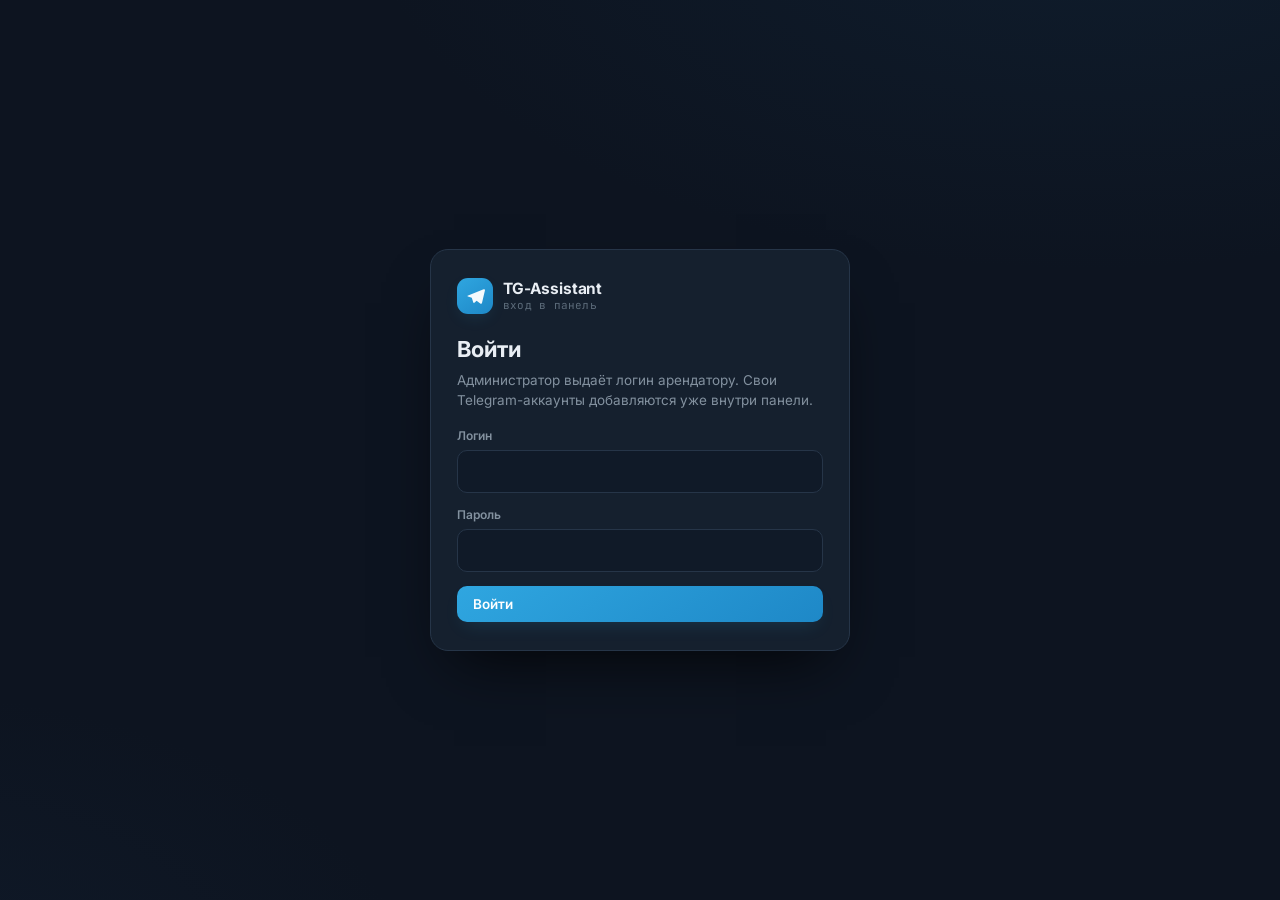
==== frontend/login.html @ fafdea4a "Initial commit of TG-Assistant. EOF" ====
<!DOCTYPE html>
<html lang="ru">
<head>
  <meta charset="UTF-8">
  <meta name="viewport" content="width=device-width, initial-scale=1.0">
  <title>Вход — TG-Assistant</title>
  <link rel="preconnect" href="https://fonts.googleapis.com">
  <link href="https://fonts.googleapis.com/css2?family=Inter:wght@400;500;600;700;800&family=JetBrains+Mono:wght@400;500;600&display=swap" rel="stylesheet">
  <link rel="stylesheet" href="css/styles.css">
</head>
<body class="login-page">
  <div class="login-card">
    <div class="brand" style="margin-bottom:22px">
      <div class="brand-mark">
        <svg viewBox="0 0 24 24" fill="none"><path d="M21.5 4.5L2.7 11.9c-1.2.5-1.2 1.2-.2 1.5l4.8 1.5 1.8 5.6c.2.6.4.9.9.9.5 0 .7-.2 1-.5l2.4-2.3 5 3.7c.9.5 1.6.2 1.8-.8L23.9 5.7c.3-1.3-.5-1.9-1.4-1.5z" fill="white" fill-opacity=".95"/></svg>
      </div>
      <div>
        <div class="brand-name">TG-Assistant</div>
        <div class="brand-sub">вход в панель</div>
      </div>
    </div>
    <h1>Войти</h1>
    <p class="login-lead">Администратор выдаёт логин арендатору. Свои Telegram-аккаунты добавляются уже внутри панели.</p>
    <div class="error-text" id="loginError"></div>
    <form id="loginForm">
      <div class="field">
        <label>Логин</label>
        <input class="text-input" id="loginInput" autocomplete="username" required>
      </div>
      <div class="field">
        <label>Пароль</label>
        <input class="text-input" id="passwordInput" type="password" autocomplete="current-password" required>
      </div>
      <button class="btn btn-primary" type="submit" id="loginBtn" style="width:100%">Войти</button>
    </form>
  </div>
  <script src="js/api.js"></script>
  <script>
    const API_BASE = (location.port === '5500' || location.port === '5501')
      ? 'http://localhost:8000'
      : location.origin;
    const api = new ApiClient(API_BASE);
    const err = document.getElementById('loginError');
    const btn = document.getElementById('loginBtn');
    api.me().then(() => { location.href = '/'; }).catch(() => {});
    document.getElementById('loginForm').addEventListener('submit', async (e) => {
      e.preventDefault();
      err.classList.remove('show');
      btn.disabled = true;
      try {
        await api.login(
          document.getElementById('loginInput').value.trim(),
          document.getElementById('passwordInput').value
        );
        location.href = '/';
      } catch (ex) {
        err.textContent = ex.message;
        err.classList.add('show');
      } finally {
        btn.disabled = false;
      }
    });
  </script>
</body>
</html>
---- frontend/css/styles.css ----
:root{
  --bg: #0D1420;
  --bg-soft: #101A28;
  --panel: #15202E;
  --panel-2: #1B283A;
  --line: #22314472;
  --line-solid: #263548;
  --text: #E9EEF4;
  --muted: #83919F;
  --muted-2: #5C6B7A;
  --blue: #2FA6E0;
  --blue-2: #1E88C7;
  --blue-glow: #2FA6E033;
  --green: #45B26B;
  --green-glow: #45B26B26;
  --amber: #D9A441;
  --amber-glow: #D9A44126;
  --red: #DB5C5C;
  --red-glow: #DB5C5C22;
  --radius: 14px;
  --font-ui: 'Inter', system-ui, sans-serif;
  --font-mono: 'JetBrains Mono', monospace;
}
*{box-sizing:border-box; margin:0; padding:0;}
body{
  background:
    radial-gradient(1200px 600px at 85% -10%, #14314a4a, transparent 60%),
    radial-gradient(900px 500px at -10% 110%, #16283f4a, transparent 60%),
    var(--bg);
  color:var(--text);
  font-family:var(--font-ui);
  min-height:100vh;
  display:flex;
  -webkit-font-smoothing:antialiased;
}
a{color:inherit}

/* ---------- Sidebar ---------- */
.sidebar{
  width:250px; flex-shrink:0; background:var(--bg-soft);
  border-right:1px solid var(--line); padding:24px 18px;
  display:flex; flex-direction:column; gap:28px;
  position:sticky; top:0; height:100vh;
}
.brand{display:flex; align-items:center; gap:10px;}
.brand-mark{
  width:36px; height:36px; border-radius:11px;
  background:linear-gradient(145deg, var(--blue), var(--blue-2));
  display:flex; align-items:center; justify-content:center;
  box-shadow:0 6px 18px -6px var(--blue-glow); flex-shrink:0;
}
.brand-mark svg{width:19px; height:19px;}
.brand-name{font-weight:700; font-size:15.5px; letter-spacing:-0.01em;}
.brand-sub{font-size:11px; color:var(--muted-2); font-family:var(--font-mono); letter-spacing:.02em;}

.nav{display:flex; flex-direction:column; gap:3px;}
.nav-item{
  display:flex; align-items:center; gap:10px; padding:9px 11px; border-radius:9px;
  font-size:13.5px; font-weight:500; color:var(--muted); cursor:pointer;
  transition:background .15s, color .15s;
}
.nav-item svg{width:16px; height:16px; opacity:.85; flex-shrink:0;}
.nav-item.active{background:var(--panel-2); color:var(--text);}
.nav-item:not(.active):hover{background:#18243452; color:var(--text);}
.nav-item.disabled{opacity:.4; cursor:not-allowed;}

.sidebar-footer{
  margin-top:auto; padding:12px 12px; border-radius:11px;
  background:#0F1926; border:1px solid var(--line);
  font-size:11.3px; color:var(--muted-2); line-height:1.5;
}
.sidebar-footer b{color:var(--muted); font-weight:600;}
.api-status{display:flex; align-items:center; gap:7px; font-size:11px; margin-top:8px; color:var(--muted-2);}
.api-status .dot{width:6px; height:6px; border-radius:50%; background:var(--muted-2);}
.api-status.ok .dot{background:var(--green);}
.api-status.down .dot{background:var(--red);}

/* ---------- Main ---------- */
.main{flex:1; min-width:0; padding:30px 38px 60px;}
.topbar{display:flex; align-items:flex-end; justify-content:space-between; gap:20px; margin-bottom:26px; flex-wrap:wrap;}
.title-block h1{font-size:23px; font-weight:800; letter-spacing:-0.02em;}
.title-block p{color:var(--muted); font-size:13.5px; margin-top:5px;}

.topbar-actions{display:flex; gap:10px; align-items:center;}
.settings-content{display:none;}
.settings-content.active{display:block;}
.search{display:flex; align-items:center; gap:8px; background:var(--panel); border:1px solid var(--line-solid); padding:9px 13px; border-radius:10px; width:230px;}
.search svg{width:14px; height:14px; color:var(--muted-2); flex-shrink:0;}
.search input{background:none; border:none; outline:none; color:var(--text); font-family:var(--font-ui); font-size:13px; width:100%;}
.search input::placeholder{color:var(--muted-2);}

.btn{display:inline-flex; align-items:center; gap:7px; font-family:var(--font-ui); font-weight:600; font-size:13.5px; padding:10px 16px; border-radius:10px; border:none; cursor:pointer; transition:transform .12s ease, box-shadow .12s ease, background .12s ease;}
.btn:active{transform:translateY(1px);}
.btn-primary{background:linear-gradient(145deg, var(--blue), var(--blue-2)); color:#fff; box-shadow:0 8px 20px -8px var(--blue-glow);}
.btn-primary:hover{box-shadow:0 10px 24px -6px #2FA6E055;}
.btn-ghost,.btn-secondary{background:var(--panel-2); color:var(--text); border:1px solid var(--line-solid);}
.btn-ghost:hover,.btn-secondary:hover{background:#212F42;}
.btn-danger-ghost,.btn-danger{background:transparent; color:var(--red); border:1px solid #DB5C5C3D;}
.btn-danger-ghost:hover{background:var(--red-glow);}
.btn-sm{padding:7px 11px; font-size:12.5px; border-radius:8px;}
.btn[disabled]{opacity:.5; cursor:not-allowed; pointer-events:none;}

/* ---------- Stats ---------- */
.stats{display:flex; gap:12px; margin-bottom:24px; flex-wrap:wrap;}
.stat{flex:1; min-width:150px; background:var(--panel); border:1px solid var(--line); border-radius:var(--radius); padding:15px 17px; display:flex; flex-direction:column; gap:6px;}
.stat-label{font-size:11.5px; color:var(--muted-2); text-transform:uppercase; letter-spacing:.06em; font-weight:600;}
.stat-value{font-size:24px; font-weight:800; font-family:var(--font-mono); letter-spacing:-0.02em;}
.stat-value.green{color:var(--green);}
.stat-value.amber{color:var(--amber);}

/* ---------- Account grid ---------- */
.grid{display:grid; grid-template-columns:repeat(auto-fill, minmax(300px, 1fr)); gap:14px;}
.card{background:var(--panel); border:1px solid var(--line); border-radius:var(--radius); padding:18px; display:flex; flex-direction:column; gap:14px; transition:border-color .15s, transform .15s;}
.card:hover{border-color:#2D4054;}
.card-top{display:flex; align-items:flex-start; gap:12px;}
.avatar{width:44px; height:44px; border-radius:12px; flex-shrink:0; display:flex; align-items:center; justify-content:center; font-weight:700; font-size:15px; color:#fff; font-family:var(--font-mono);}
.card-id{flex:1; min-width:0;}
.card-name{font-weight:650; font-size:14.5px; letter-spacing:-0.005em; white-space:nowrap; overflow:hidden; text-overflow:ellipsis;}
.card-phone{font-family:var(--font-mono); font-size:12px; color:var(--muted); margin-top:2px;}

.badge{display:inline-flex; align-items:center; gap:6px; padding:4px 9px 4px 7px; border-radius:100px; font-size:11px; font-weight:600; white-space:nowrap;}
.badge .dot{width:6px; height:6px; border-radius:50%;}
.badge.active{background:var(--green-glow); color:var(--green);}
.badge.active .dot{background:var(--green); box-shadow:0 0 0 3px var(--green-glow); animation:pulse 2s infinite;}
.badge.inactive{background:var(--red-glow); color:var(--red);}
.badge.inactive .dot{background:var(--red);}
.badge.checking{background:var(--amber-glow); color:var(--amber);}
.badge.checking .dot{background:var(--amber); animation:pulse 1s infinite;}
@keyframes pulse{0%{opacity:1} 50%{opacity:.35} 100%{opacity:1}}

.card-meta{display:flex; justify-content:space-between; align-items:center; font-size:11.5px; color:var(--muted-2); border-top:1px dashed var(--line); padding-top:12px;}
.card-meta span b{color:var(--muted); font-weight:600;}
.account-stats{display:flex; flex-direction:column; gap:7px; border-top:1px dashed var(--line); padding-top:12px;}
.account-stat{display:flex; justify-content:space-between; align-items:flex-start; gap:12px; font-size:12px; color:var(--muted-2); line-height:1.35;}
.account-stat b{color:var(--text); font-weight:650; font-family:var(--font-mono); text-align:right;}
.account-stat b.on{color:var(--green);}
.account-stat b.off{color:var(--muted);}
.account-stat.typing b{font-family:var(--font-ui); font-weight:500; white-space:pre-wrap; word-break:break-word; max-height:4.6em; overflow:hidden;}
.folder-box{border-top:1px dashed var(--line); padding-top:12px; display:flex; flex-direction:column; gap:8px;}
.folder-head{display:flex; justify-content:space-between; align-items:center; gap:10px; font-size:12.5px; font-weight:650;}
.folder-head b{font-family:var(--font-mono); color:var(--blue);}
.folder-hint{font-size:12px; color:var(--muted); line-height:1.45;}
.folder-empty{font-size:12px; color:var(--amber);}
.folder-chats{list-style:none; display:flex; flex-direction:column; gap:4px; margin:0; padding:0;}
.folder-chats li{font-size:12.5px; color:var(--text); padding:6px 8px; background:var(--panel-2); border-radius:8px;}
.card-actions{display:flex; gap:8px; flex-wrap:wrap;}
.card-actions .btn{flex:1; justify-content:center; min-width:90px;}

.btn-ai{background:#2FA6E022; color:#7dd3f0; border:1px solid #2FA6E055;}
.btn-ai:hover{background:#2FA6E033;}
.agent-log{font-size:12.5px; color:#7dd3f0; font-weight:600;}
.agent-log.error{color:var(--red);}
.badge.agent{background:#2FA6E022; color:#7dd3f0;}
.badge.agent .dot{background:#2FA6E0; box-shadow:0 0 0 3px #2FA6E022; animation:pulse 2s infinite;}

.empty{display:flex; flex-direction:column; align-items:center; text-align:center; gap:10px; padding:48px 16px; color:var(--muted);}
.empty svg{width:38px; height:38px; color:var(--muted-2);}
.empty h3{font-size:15.5px; font-weight:650;}
.empty p{font-size:13px; color:var(--muted); max-width:320px;}

/* ---------- Modal ---------- */
.overlay{position:fixed; inset:0; background:#050a10cc; backdrop-filter:blur(3px); display:none; align-items:center; justify-content:center; z-index:50; padding:20px;}
.overlay.open{display:flex;}
.modal{width:100%; max-width:420px; background:var(--panel); border:1px solid var(--line-solid); border-radius:18px; padding:26px 26px 24px; box-shadow:0 30px 60px -20px #000c; animation:rise .18s ease;}
@keyframes rise{from{opacity:0; transform:translateY(10px) scale(.98)} to{opacity:1; transform:none}}

.modal-head{display:flex; align-items:center; justify-content:space-between; margin-bottom:4px;}
.modal-steps{display:flex; gap:5px; margin-bottom:18px;}
.step-dot{height:3px; flex:1; border-radius:3px; background:var(--line-solid);}
.step-dot.done{background:var(--blue);}

.modal h2{font-size:17px; font-weight:750; letter-spacing:-0.01em;}
.modal .close-x{cursor:pointer; color:var(--muted-2); background:none; border:none; width:26px; height:26px; border-radius:7px; display:flex; align-items:center; justify-content:center;}
.modal .close-x:hover{background:var(--panel-2); color:var(--text);}
.modal-sub{font-size:13px; color:var(--muted); margin-top:6px; margin-bottom:20px; line-height:1.5;}
.modal-sub b{color:var(--text); font-family:var(--font-mono); font-weight:500;}

.field{margin-bottom:14px;}
.field label{display:block; font-size:12px; font-weight:600; color:var(--muted); margin-bottom:7px;}
.phone-row{display:flex; gap:8px;}
.phone-row .cc-input{flex:0 0 70px; width:70px; text-align:center; font-family:var(--font-mono);}
.phone-row #phoneInput{flex:1 1 auto; min-width:0;}
input.text-input{width:100%; background:var(--bg-soft); border:1px solid var(--line-solid); color:var(--text); padding:11px 12px; border-radius:10px; font-family:var(--font-mono); font-size:14.5px; outline:none; transition:border-color .15s, box-shadow .15s;}
input.text-input:focus{border-color:var(--blue); box-shadow:0 0 0 3px var(--blue-glow);}
input.text-input::placeholder{color:var(--muted-2); font-family:var(--font-ui);}

.code-row{display:flex; gap:8px; justify-content:space-between;}
.code-box{width:44px; height:52px; text-align:center; font-size:19px; background:var(--bg-soft); border:1px solid var(--line-solid); color:var(--text); border-radius:10px; font-family:var(--font-mono); font-weight:600; outline:none; transition:border-color .15s, box-shadow .15s;}
.code-box:focus{border-color:var(--blue); box-shadow:0 0 0 3px var(--blue-glow);}

.hint{font-size:11.5px; color:var(--muted-2); margin-top:9px; line-height:1.5;}
.hint a{color:var(--blue); cursor:pointer; text-decoration:none;}
.hint a:hover{text-decoration:underline;}

.modal-footer{display:flex; gap:10px; margin-top:20px;}
.modal-footer .btn{flex:1; justify-content:center;}

.error-text{display:none; font-size:12px; color:var(--red); background:var(--red-glow); border:1px solid #DB5C5C33; padding:9px 11px; border-radius:9px; margin-bottom:14px; line-height:1.4;}
.error-text.show{display:block;}

.success-wrap{display:flex; flex-direction:column; align-items:center; text-align:center; padding:10px 0 4px;}
.success-icon{width:56px; height:56px; border-radius:16px; margin-bottom:16px; background:var(--green-glow); display:flex; align-items:center; justify-content:center;}
.success-icon svg{width:26px; height:26px; color:var(--green);}
.success-wrap h2{margin-bottom:6px;}
.success-wrap p{font-size:13px; color:var(--muted); max-width:290px; line-height:1.5; margin-bottom:6px;}
.session-chip{margin-top:8px; font-family:var(--font-mono); font-size:11.5px; color:var(--muted); background:var(--bg-soft); border:1px solid var(--line-solid); padding:7px 11px; border-radius:8px; word-break:break-all;}

.spinner{width:15px; height:15px; border-radius:50%; border:2px solid #ffffff55; border-top-color:#fff; animation:spin .7s linear infinite;}
@keyframes spin{to{transform:rotate(360deg)}}
.loading-row{display:flex; align-items:center; justify-content:center; gap:10px; padding:22px 0 10px; color:var(--muted); font-size:13px;}

.toast-wrap{position:fixed; bottom:22px; right:22px; display:flex; flex-direction:column; gap:8px; z-index:80;}
.toast{background:var(--panel-2); border:1px solid var(--line-solid); padding:11px 15px; border-radius:10px; font-size:13px; display:flex; align-items:center; gap:9px; box-shadow:0 12px 24px -10px #000a; animation:toastIn .2s ease;}
@keyframes toastIn{from{opacity:0; transform:translateY(6px)} to{opacity:1; transform:none}}
.toast .tdot{width:7px; height:7px; border-radius:50%; flex-shrink:0;}
.toast.ok .tdot{background:var(--green);}
.toast.err .tdot{background:var(--red);}

select.text-input, textarea.text-input{width:100%; background:var(--bg-soft); border:1px solid var(--line-solid); color:var(--text); padding:11px 12px; border-radius:10px; font-size:14px; outline:none; font-family:var(--font-ui);}
select.text-input:focus, textarea.text-input:focus{border-color:var(--blue); box-shadow:0 0 0 3px var(--blue-glow);}

.radio-row{display:flex; gap:16px; flex-wrap:wrap; font-size:13.5px; color:var(--text);}
.radio-row label{display:flex; align-items:center; gap:6px; cursor:pointer;}
.console-cmd{background:#0b1220; border:1px solid var(--line-solid); border-radius:10px; padding:12px 14px; font-family:var(--font-mono); font-size:12px; color:#9ecbff; overflow:auto; margin:10px 0 12px; white-space:pre-wrap;}
.console-modal{max-width:860px; width:100%;}
.console-log{height:min(62vh, 520px); overflow:auto; background:#070d16; border:1px solid var(--line-solid); border-radius:10px; padding:10px 12px; font-family:var(--font-mono); font-size:12px; line-height:1.45;}
.console-line{display:grid; grid-template-columns:78px 58px minmax(80px,140px) 1fr; gap:8px; padding:2px 0; border-bottom:1px solid #ffffff08;}
.console-line .c-ts{color:#6b7c90;}
.console-line .c-lvl{text-transform:uppercase; font-size:10px; padding-top:2px;}
.console-line.info .c-lvl{color:#7dd3f0;}
.console-line.warning .c-lvl,.console-line.warn .c-lvl{color:#e6b84d;}
.console-line.error .c-lvl{color:#f07178;}
.console-line .c-lg{color:#8b9bb0; overflow:hidden; text-overflow:ellipsis; white-space:nowrap;}
.console-line .c-msg{color:#d6e2ef; white-space:pre-wrap; word-break:break-word;}

/* ---------- Settings (minimal) ---------- */
#tabSettings .title-block p{max-width:520px;}
.settings-tabs{
  display:flex; gap:4px; margin-bottom:22px; padding:4px;
  background:var(--panel); border:1px solid var(--line); border-radius:12px; width:fit-content; max-width:100%; flex-wrap:wrap;
}
.settings-tab{
  border:none; background:transparent; color:var(--muted); cursor:pointer;
  font:500 13px var(--font-ui); padding:8px 14px; border-radius:9px;
}
.settings-tab:hover{color:var(--text);}
.settings-tab.active{background:var(--panel-2); color:var(--text);}
.settings-panel{display:none;}
.settings-panel.active{display:block;}
.settings-card{
  background:var(--panel); border:1px solid var(--line); border-radius:var(--radius);
  padding:20px 22px; margin-bottom:14px;
}
.settings-card h3{font-size:14.5px; font-weight:650; margin-bottom:6px; letter-spacing:-0.01em;}
.settings-card .desc{font-size:13px; color:var(--muted); line-height:1.55; margin-bottom:14px;}
.settings-grid{display:grid; grid-template-columns:1fr 1fr; gap:12px; margin-bottom:14px;}
.settings-grid .wide,.wide{grid-column:1 / -1;}
.upload-zone, .upload-area{
  border:1px dashed var(--line-solid); border-radius:12px; padding:28px 18px; text-align:center;
  cursor:pointer; background:#101a26; color:var(--muted);
}
.upload-zone:hover, .upload-zone.dragover, .upload-area:hover, .upload-area.dragover{border-color:var(--blue); color:var(--text); background:#122030;}
.upload-zone b, .upload-area b{display:block; color:var(--text); font-weight:600; margin-bottom:4px;}
.upload-zone span, .upload-area .upload-sub{display:block; font-size:12.5px; color:var(--muted);}
.upload-zone input, .upload-area input{display:none;}
.upload-bar, .upload-progress{height:4px; background:#1a2836; border-radius:4px; margin-top:12px; overflow:hidden; display:none;}
.upload-bar span, .progress-fill{display:block; height:100%; width:0; background:var(--blue);}
.upload-status{margin-top:10px; font-size:12.5px; color:var(--muted);}
.upload-status.success{color:var(--green);}
.upload-status.error{color:var(--red);}
.upload-status.loading{color:var(--blue);}
.model-list{display:flex; flex-direction:column; gap:8px;}
.model-item{
  display:flex; align-items:center; justify-content:space-between; gap:12px; flex-wrap:wrap;
  padding:12px 14px; border-radius:10px; background:#101a26; border:1px solid var(--line);
}
.model-info{display:flex; flex-direction:column; gap:3px; min-width:0;}
.model-name{font-size:13.5px; font-weight:600;}
.model-size{font-size:12px; color:var(--muted);}
.model-actions{display:flex; gap:8px;}
.status-pill{font-size:11px; font-weight:600; padding:3px 9px; border-radius:999px; background:#2FA6E022; color:#8ed6f0;}
.row-actions{display:flex; gap:10px; align-items:center; flex-wrap:wrap;}
.row-actions select.text-input{flex:1; min-width:180px;}
.muted{font-size:13px; color:var(--muted);}
.steps{display:grid; gap:10px; margin:0 0 16px;}
.step{
  display:grid; grid-template-columns:28px 1fr; gap:12px; align-items:start;
  font-size:13.5px; color:var(--text); line-height:1.5;
}
.step i{
  width:28px; height:28px; border-radius:8px; background:var(--panel-2); color:var(--muted);
  display:flex; align-items:center; justify-content:center; font-style:normal; font-size:12px; font-weight:700;
}
.step span{color:var(--muted); font-size:12.5px;}
.kv{display:flex; justify-content:space-between; gap:16px; padding:11px 0; border-bottom:1px solid var(--line); font-size:13.5px;}
.kv:last-child{border-bottom:none;}
.kv b{font-weight:500; color:var(--muted);}
.hint-line{font-size:12.5px; color:var(--muted-2); margin-top:8px;}
.empty-hint{font-size:13px; color:var(--muted); padding:8px 0;}
.btn-ghost-sm{background:transparent; color:var(--muted); border:1px solid var(--line-solid); padding:6px 11px; border-radius:8px; font-size:12.5px; font-weight:600; cursor:pointer; font-family:var(--font-ui);}
.btn-ghost-sm:hover{color:var(--text); border-color:#3a5168;}
.btn-danger-sm{background:transparent; color:var(--red); border:1px solid #DB5C5C3D; padding:6px 11px; border-radius:8px; font-size:12.5px; font-weight:600; cursor:pointer; font-family:var(--font-ui);}

body:not(.role-admin) .admin-only{display:none !important;}
.user-chip{display:flex; align-items:center; justify-content:space-between; gap:8px; margin-bottom:10px; color:var(--text); font-size:12.5px;}
.quota-banner{
  background:var(--panel); border:1px solid var(--line); border-radius:12px;
  padding:12px 14px; margin-bottom:16px; font-size:13px; color:var(--muted); line-height:1.45;
}
.quota-banner b{color:var(--text); font-weight:600;}
.tenants-layout{display:grid; grid-template-columns:minmax(280px,1fr) minmax(280px,1fr); gap:16px;}
.tenant-list{display:flex; flex-direction:column; gap:10px;}
.tenant-card{background:var(--bg-soft); border:1px solid var(--line); border-radius:12px; padding:14px;}
.tenant-head{display:flex; justify-content:space-between; gap:10px; align-items:flex-start;}
.tenant-meta{font-size:12px; color:var(--muted); margin:8px 0 10px;}
.badge{font-size:11px; font-weight:600; padding:3px 8px; border-radius:999px; background:#2FA6E022; color:#8ed6f0;}
.badge.suspended{background:var(--amber-glow); color:var(--amber);}
.badge.revoked{background:var(--red-glow); color:var(--red);}
.card-actions{display:flex; gap:8px; flex-wrap:wrap; margin-top:8px;}
.login-page{display:flex; align-items:center; justify-content:center; min-height:100vh; padding:24px;}
.login-card{
  width:100%; max-width:420px; background:var(--panel); border:1px solid var(--line-solid);
  border-radius:18px; padding:28px 26px; box-shadow:0 30px 60px -24px #000c;
}
.login-card h1{font-size:22px; margin-bottom:8px;}
.login-lead{color:var(--muted); font-size:13.5px; line-height:1.5; margin-bottom:18px;}
.error-text.show{display:block;}
.login-card .error-text{display:none; margin-bottom:12px; color:var(--red); font-size:13px;}

@media (max-width:760px){
  .sidebar{display:none;}
  .main{padding:22px 16px 50px;}
  .settings-grid{grid-template-columns:1fr;}
  .tenants-layout{grid-template-columns:1fr;}
}
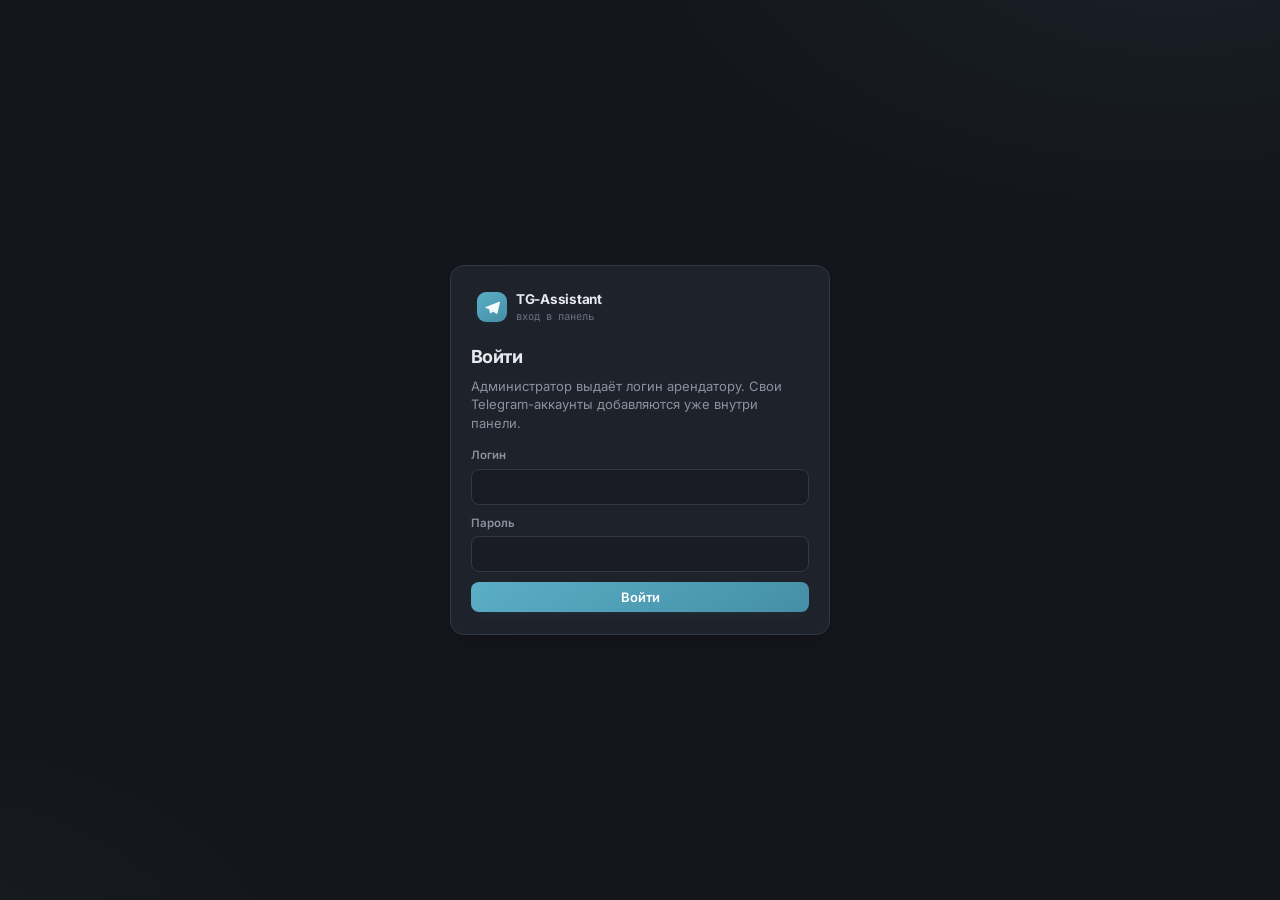
==== commit de84bea2: "Add conversation rules pack and keep local models out of git. Track data/rules for agent style, keep" ====
--- a/frontend/login.html
+++ b/frontend/login.html
@@ -10,7 +10,7 @@
 </head>
 <body class="login-page">
   <div class="login-card">
-    <div class="brand" style="margin-bottom:22px">
+    <div class="brand" style="margin-bottom:16px">
       <div class="brand-mark">
         <svg viewBox="0 0 24 24" fill="none"><path d="M21.5 4.5L2.7 11.9c-1.2.5-1.2 1.2-.2 1.5l4.8 1.5 1.8 5.6c.2.6.4.9.9.9.5 0 .7-.2 1-.5l2.4-2.3 5 3.7c.9.5 1.6.2 1.8-.8L23.9 5.7c.3-1.3-.5-1.9-1.4-1.5z" fill="white" fill-opacity=".95"/></svg>
       </div>
--- a/frontend/css/styles.css
+++ b/frontend/css/styles.css
@@ -1,335 +1,464 @@
 :root{
-  --bg: #0D1420;
-  --bg-soft: #101A28;
-  --panel: #15202E;
-  --panel-2: #1B283A;
-  --line: #22314472;
-  --line-solid: #263548;
-  --text: #E9EEF4;
-  --muted: #83919F;
-  --muted-2: #5C6B7A;
-  --blue: #2FA6E0;
-  --blue-2: #1E88C7;
-  --blue-glow: #2FA6E033;
-  --green: #45B26B;
-  --green-glow: #45B26B26;
-  --amber: #D9A441;
-  --amber-glow: #D9A44126;
-  --red: #DB5C5C;
-  --red-glow: #DB5C5C22;
-  --radius: 14px;
-  --font-ui: 'Inter', system-ui, sans-serif;
-  --font-mono: 'JetBrains Mono', monospace;
-}
-*{box-sizing:border-box; margin:0; padding:0;}
+  --bg: #14161c;
+  --bg-soft: #191c24;
+  --panel: #1e222b;
+  --panel-2: #262b36;
+  --line: #2e34408c;
+  --line-solid: #323846;
+  --text: #e7e9ee;
+  --muted: #8b929f;
+  --muted-2: #6a7180;
+  --blue: #5aaec6;
+  --blue-2: #458fa6;
+  --blue-glow: #5aaec628;
+  --green: #5aad78;
+  --green-glow: #5aad7828;
+  --amber: #c9a45a;
+  --amber-glow: #c9a45a28;
+  --red: #d07070;
+  --red-glow: #d0707024;
+  --radius: 10px;
+  --radius-sm: 8px;
+  --shadow: 0 10px 28px -16px #0008;
+  --font-ui: "Inter", system-ui, sans-serif;
+  --font-mono: "JetBrains Mono", ui-monospace, monospace;
+}
+*{box-sizing:border-box;margin:0;padding:0;}
+html{color-scheme:dark;}
+html,body{height:100%;}
 body{
   background:
-    radial-gradient(1200px 600px at 85% -10%, #14314a4a, transparent 60%),
-    radial-gradient(900px 500px at -10% 110%, #16283f4a, transparent 60%),
+    radial-gradient(900px 480px at 92% -8%, #2a4a5533, transparent 58%),
+    radial-gradient(700px 420px at -8% 108%, #2a3d3330, transparent 55%),
     var(--bg);
   color:var(--text);
   font-family:var(--font-ui);
-  min-height:100vh;
+  font-size:13.5px;
+  line-height:1.45;
   display:flex;
   -webkit-font-smoothing:antialiased;
 }
-a{color:inherit}
+::selection{background:#5aaec640;color:var(--text);}
+a{color:inherit;}
+:focus-visible{outline:2px solid var(--blue);outline-offset:2px;}
+::-webkit-scrollbar{width:8px;height:8px;}
+::-webkit-scrollbar-thumb{background:#3a4150;border-radius:8px;}
+::-webkit-scrollbar-track{background:transparent;}
 
 /* ---------- Sidebar ---------- */
 .sidebar{
-  width:250px; flex-shrink:0; background:var(--bg-soft);
-  border-right:1px solid var(--line); padding:24px 18px;
-  display:flex; flex-direction:column; gap:28px;
-  position:sticky; top:0; height:100vh;
-}
-.brand{display:flex; align-items:center; gap:10px;}
+  width:216px;flex-shrink:0;background:var(--bg-soft);
+  border-right:1px solid var(--line);padding:14px 10px 12px;
+  display:flex;flex-direction:column;gap:16px;
+  position:sticky;top:0;height:100vh;
+}
+.brand{display:flex;align-items:center;gap:9px;padding:2px 6px 4px;}
 .brand-mark{
-  width:36px; height:36px; border-radius:11px;
+  width:30px;height:30px;border-radius:9px;
   background:linear-gradient(145deg, var(--blue), var(--blue-2));
-  display:flex; align-items:center; justify-content:center;
-  box-shadow:0 6px 18px -6px var(--blue-glow); flex-shrink:0;
-}
-.brand-mark svg{width:19px; height:19px;}
-.brand-name{font-weight:700; font-size:15.5px; letter-spacing:-0.01em;}
-.brand-sub{font-size:11px; color:var(--muted-2); font-family:var(--font-mono); letter-spacing:.02em;}
-
-.nav{display:flex; flex-direction:column; gap:3px;}
+  display:flex;align-items:center;justify-content:center;
+  box-shadow:0 4px 12px -6px var(--blue-glow);flex-shrink:0;
+}
+.brand-mark svg{width:16px;height:16px;}
+.brand-name{font-weight:700;font-size:13.5px;letter-spacing:-.02em;}
+.brand-sub{font-size:10.5px;color:var(--muted-2);font-family:var(--font-mono);}
+
+.nav{display:flex;flex-direction:column;gap:2px;flex:1;}
 .nav-item{
-  display:flex; align-items:center; gap:10px; padding:9px 11px; border-radius:9px;
-  font-size:13.5px; font-weight:500; color:var(--muted); cursor:pointer;
-  transition:background .15s, color .15s;
-}
-.nav-item svg{width:16px; height:16px; opacity:.85; flex-shrink:0;}
-.nav-item.active{background:var(--panel-2); color:var(--text);}
-.nav-item:not(.active):hover{background:#18243452; color:var(--text);}
-.nav-item.disabled{opacity:.4; cursor:not-allowed;}
+  display:flex;align-items:center;gap:8px;padding:7px 9px;border-radius:8px;
+  font-size:13px;font-weight:500;color:var(--muted);cursor:pointer;
+  transition:background .12s, color .12s;
+}
+.nav-item svg{width:15px;height:15px;opacity:.8;flex-shrink:0;}
+.nav-item.active{background:var(--panel-2);color:var(--text);}
+.nav-item:not(.active):hover{background:#232833;color:var(--text);}
+.nav-item.disabled{opacity:.4;cursor:not-allowed;}
 
 .sidebar-footer{
-  margin-top:auto; padding:12px 12px; border-radius:11px;
-  background:#0F1926; border:1px solid var(--line);
-  font-size:11.3px; color:var(--muted-2); line-height:1.5;
-}
-.sidebar-footer b{color:var(--muted); font-weight:600;}
-.api-status{display:flex; align-items:center; gap:7px; font-size:11px; margin-top:8px; color:var(--muted-2);}
-.api-status .dot{width:6px; height:6px; border-radius:50%; background:var(--muted-2);}
+  padding:10px;border-radius:10px;
+  background:var(--panel);border:1px solid var(--line);
+  font-size:11px;color:var(--muted-2);line-height:1.4;
+}
+.sidebar-note{margin:0 0 6px;font-size:11px;color:var(--muted-2);line-height:1.35;}
+.api-status{display:flex;align-items:center;gap:6px;font-size:11px;margin-top:7px;color:var(--muted-2);}
+.api-status .dot{width:6px;height:6px;border-radius:50%;background:var(--muted-2);}
 .api-status.ok .dot{background:var(--green);}
 .api-status.down .dot{background:var(--red);}
+.user-chip{
+  display:flex;align-items:center;justify-content:space-between;gap:8px;
+  margin-bottom:8px;color:var(--text);font-size:12px;font-weight:550;
+}
 
 /* ---------- Main ---------- */
-.main{flex:1; min-width:0; padding:30px 38px 60px;}
-.topbar{display:flex; align-items:flex-end; justify-content:space-between; gap:20px; margin-bottom:26px; flex-wrap:wrap;}
-.title-block h1{font-size:23px; font-weight:800; letter-spacing:-0.02em;}
-.title-block p{color:var(--muted); font-size:13.5px; margin-top:5px;}
-
-.topbar-actions{display:flex; gap:10px; align-items:center;}
+.main{flex:1;min-width:0;padding:16px 22px 36px;overflow:auto;}
+.topbar{
+  display:flex;align-items:center;justify-content:space-between;
+  gap:14px;margin-bottom:14px;flex-wrap:wrap;
+}
+.title-block h1{font-size:18px;font-weight:750;letter-spacing:-.03em;line-height:1.2;}
+.title-block p{color:var(--muted);font-size:12.5px;margin-top:3px;}
+.topbar-actions{display:flex;gap:8px;align-items:center;}
 .settings-content{display:none;}
 .settings-content.active{display:block;}
-.search{display:flex; align-items:center; gap:8px; background:var(--panel); border:1px solid var(--line-solid); padding:9px 13px; border-radius:10px; width:230px;}
-.search svg{width:14px; height:14px; color:var(--muted-2); flex-shrink:0;}
-.search input{background:none; border:none; outline:none; color:var(--text); font-family:var(--font-ui); font-size:13px; width:100%;}
+.search{
+  display:flex;align-items:center;gap:7px;background:var(--panel);
+  border:1px solid var(--line-solid);padding:7px 10px;border-radius:8px;width:220px;
+}
+.search svg{width:13px;height:13px;color:var(--muted-2);flex-shrink:0;}
+.search input{
+  background:none;border:none;outline:none;color:var(--text);
+  font-family:var(--font-ui);font-size:13px;width:100%;
+}
 .search input::placeholder{color:var(--muted-2);}
 
-.btn{display:inline-flex; align-items:center; gap:7px; font-family:var(--font-ui); font-weight:600; font-size:13.5px; padding:10px 16px; border-radius:10px; border:none; cursor:pointer; transition:transform .12s ease, box-shadow .12s ease, background .12s ease;}
+.btn{
+  display:inline-flex;align-items:center;justify-content:center;gap:6px;
+  font-family:var(--font-ui);font-weight:600;font-size:13px;
+  padding:7px 12px;border-radius:8px;border:none;cursor:pointer;
+  transition:transform .1s ease, box-shadow .12s, background .12s, border-color .12s;
+}
 .btn:active{transform:translateY(1px);}
-.btn-primary{background:linear-gradient(145deg, var(--blue), var(--blue-2)); color:#fff; box-shadow:0 8px 20px -8px var(--blue-glow);}
-.btn-primary:hover{box-shadow:0 10px 24px -6px #2FA6E055;}
-.btn-ghost,.btn-secondary{background:var(--panel-2); color:var(--text); border:1px solid var(--line-solid);}
-.btn-ghost:hover,.btn-secondary:hover{background:#212F42;}
-.btn-danger-ghost,.btn-danger{background:transparent; color:var(--red); border:1px solid #DB5C5C3D;}
+.btn-primary{
+  background:linear-gradient(145deg, var(--blue), var(--blue-2));
+  color:#fff;box-shadow:0 6px 14px -8px var(--blue-glow);
+}
+.btn-primary:hover{box-shadow:0 8px 16px -6px #5aaec655;}
+.btn-ghost,.btn-secondary{
+  background:var(--panel-2);color:var(--text);border:1px solid var(--line-solid);
+}
+.btn-ghost:hover,.btn-secondary:hover{background:#2d3340;}
+.btn-danger-ghost,.btn-danger{background:transparent;color:var(--red);border:1px solid #d070703d;}
 .btn-danger-ghost:hover{background:var(--red-glow);}
-.btn-sm{padding:7px 11px; font-size:12.5px; border-radius:8px;}
-.btn[disabled]{opacity:.5; cursor:not-allowed; pointer-events:none;}
+.btn-sm{padding:5px 9px;font-size:12px;border-radius:7px;}
+.btn[disabled]{opacity:.5;cursor:not-allowed;pointer-events:none;}
+.btn-ghost-sm{
+  background:transparent;color:var(--muted);border:1px solid var(--line-solid);
+  padding:5px 9px;border-radius:7px;font-size:12px;font-weight:600;cursor:pointer;font-family:var(--font-ui);
+}
+.btn-ghost-sm:hover{color:var(--text);border-color:#4a5364;}
+.btn-danger-sm{
+  background:transparent;color:var(--red);border:1px solid #d070703d;
+  padding:5px 9px;border-radius:7px;font-size:12px;font-weight:600;cursor:pointer;font-family:var(--font-ui);
+}
+.btn-ai{background:#5aaec61f;color:#9ad4e4;border:1px solid #5aaec655;}
+.btn-ai:hover{background:#5aaec633;}
 
 /* ---------- Stats ---------- */
-.stats{display:flex; gap:12px; margin-bottom:24px; flex-wrap:wrap;}
-.stat{flex:1; min-width:150px; background:var(--panel); border:1px solid var(--line); border-radius:var(--radius); padding:15px 17px; display:flex; flex-direction:column; gap:6px;}
-.stat-label{font-size:11.5px; color:var(--muted-2); text-transform:uppercase; letter-spacing:.06em; font-weight:600;}
-.stat-value{font-size:24px; font-weight:800; font-family:var(--font-mono); letter-spacing:-0.02em;}
+.stats{display:grid;grid-template-columns:repeat(4,minmax(0,1fr));gap:8px;margin-bottom:14px;}
+.stat{
+  background:var(--panel);border:1px solid var(--line);border-radius:var(--radius);
+  padding:10px 12px;display:flex;flex-direction:column;gap:2px;
+}
+.stat-label{font-size:10.5px;color:var(--muted-2);text-transform:uppercase;letter-spacing:.05em;font-weight:600;}
+.stat-value{font-size:20px;font-weight:750;font-family:var(--font-mono);letter-spacing:-.03em;line-height:1.2;}
 .stat-value.green{color:var(--green);}
 .stat-value.amber{color:var(--amber);}
 
 /* ---------- Account grid ---------- */
-.grid{display:grid; grid-template-columns:repeat(auto-fill, minmax(300px, 1fr)); gap:14px;}
-.card{background:var(--panel); border:1px solid var(--line); border-radius:var(--radius); padding:18px; display:flex; flex-direction:column; gap:14px; transition:border-color .15s, transform .15s;}
-.card:hover{border-color:#2D4054;}
-.card-top{display:flex; align-items:flex-start; gap:12px;}
-.avatar{width:44px; height:44px; border-radius:12px; flex-shrink:0; display:flex; align-items:center; justify-content:center; font-weight:700; font-size:15px; color:#fff; font-family:var(--font-mono);}
-.card-id{flex:1; min-width:0;}
-.card-name{font-weight:650; font-size:14.5px; letter-spacing:-0.005em; white-space:nowrap; overflow:hidden; text-overflow:ellipsis;}
-.card-phone{font-family:var(--font-mono); font-size:12px; color:var(--muted); margin-top:2px;}
-
-.badge{display:inline-flex; align-items:center; gap:6px; padding:4px 9px 4px 7px; border-radius:100px; font-size:11px; font-weight:600; white-space:nowrap;}
-.badge .dot{width:6px; height:6px; border-radius:50%;}
-.badge.active{background:var(--green-glow); color:var(--green);}
-.badge.active .dot{background:var(--green); box-shadow:0 0 0 3px var(--green-glow); animation:pulse 2s infinite;}
-.badge.inactive{background:var(--red-glow); color:var(--red);}
-.badge.inactive .dot{background:var(--red);}
-.badge.checking{background:var(--amber-glow); color:var(--amber);}
-.badge.checking .dot{background:var(--amber); animation:pulse 1s infinite;}
-@keyframes pulse{0%{opacity:1} 50%{opacity:.35} 100%{opacity:1}}
-
-.card-meta{display:flex; justify-content:space-between; align-items:center; font-size:11.5px; color:var(--muted-2); border-top:1px dashed var(--line); padding-top:12px;}
-.card-meta span b{color:var(--muted); font-weight:600;}
-.account-stats{display:flex; flex-direction:column; gap:7px; border-top:1px dashed var(--line); padding-top:12px;}
-.account-stat{display:flex; justify-content:space-between; align-items:flex-start; gap:12px; font-size:12px; color:var(--muted-2); line-height:1.35;}
-.account-stat b{color:var(--text); font-weight:650; font-family:var(--font-mono); text-align:right;}
+.grid{display:grid;grid-template-columns:repeat(auto-fill,minmax(268px,1fr));gap:10px;}
+.card{
+  background:var(--panel);border:1px solid var(--line);border-radius:var(--radius);
+  padding:12px;display:flex;flex-direction:column;gap:9px;
+  transition:border-color .12s;
+}
+.card:hover{border-color:#445062;}
+.card-top{display:flex;align-items:center;gap:9px;}
+.avatar{
+  width:34px;height:34px;border-radius:9px;flex-shrink:0;
+  display:flex;align-items:center;justify-content:center;
+  font-weight:700;font-size:12px;color:#fff;font-family:var(--font-mono);
+}
+.card-id{flex:1;min-width:0;}
+.card-name{font-weight:650;font-size:13.5px;letter-spacing:-.01em;white-space:nowrap;overflow:hidden;text-overflow:ellipsis;}
+.card-phone{font-family:var(--font-mono);font-size:11.5px;color:var(--muted);margin-top:1px;}
+
+.badge{
+  display:inline-flex;align-items:center;gap:5px;
+  padding:2px 8px 2px 6px;border-radius:999px;
+  font-size:11px;font-weight:600;white-space:nowrap;
+  background:#5aaec61f;color:#9ad4e4;
+}
+.badge .dot{width:5px;height:5px;border-radius:50%;background:currentColor;}
+.badge.active{background:var(--green-glow);color:var(--green);}
+.badge.active .dot{background:var(--green);box-shadow:0 0 0 3px var(--green-glow);animation:pulse 2s infinite;}
+.badge.inactive{background:var(--red-glow);color:var(--red);}
+.badge.inactive .dot{background:var(--red);box-shadow:none;animation:none;}
+.badge.checking{background:var(--amber-glow);color:var(--amber);}
+.badge.checking .dot{background:var(--amber);animation:pulse 1s infinite;}
+.badge.agent{background:#5aaec61f;color:#9ad4e4;}
+.badge.agent .dot{background:var(--blue);box-shadow:0 0 0 3px var(--blue-glow);animation:pulse 2s infinite;}
+.badge.suspended{background:var(--amber-glow);color:var(--amber);}
+.badge.revoked{background:var(--red-glow);color:var(--red);}
+@keyframes pulse{0%{opacity:1}50%{opacity:.4}100%{opacity:1}}
+
+.card-meta{
+  display:flex;justify-content:space-between;align-items:center;
+  font-size:11.5px;color:var(--muted-2);
+  border-top:1px solid var(--line);padding-top:8px;
+}
+.card-meta span b{color:var(--muted);font-weight:600;}
+.account-stats{display:flex;flex-direction:column;gap:5px;border-top:1px solid var(--line);padding-top:8px;}
+.account-stat{display:flex;justify-content:space-between;align-items:flex-start;gap:10px;font-size:11.5px;color:var(--muted-2);line-height:1.3;}
+.account-stat b{color:var(--text);font-weight:650;font-family:var(--font-mono);text-align:right;}
 .account-stat b.on{color:var(--green);}
 .account-stat b.off{color:var(--muted);}
-.account-stat.typing b{font-family:var(--font-ui); font-weight:500; white-space:pre-wrap; word-break:break-word; max-height:4.6em; overflow:hidden;}
-.folder-box{border-top:1px dashed var(--line); padding-top:12px; display:flex; flex-direction:column; gap:8px;}
-.folder-head{display:flex; justify-content:space-between; align-items:center; gap:10px; font-size:12.5px; font-weight:650;}
-.folder-head b{font-family:var(--font-mono); color:var(--blue);}
-.folder-hint{font-size:12px; color:var(--muted); line-height:1.45;}
-.folder-empty{font-size:12px; color:var(--amber);}
-.folder-chats{list-style:none; display:flex; flex-direction:column; gap:4px; margin:0; padding:0;}
-.folder-chats li{font-size:12.5px; color:var(--text); padding:6px 8px; background:var(--panel-2); border-radius:8px;}
-.card-actions{display:flex; gap:8px; flex-wrap:wrap;}
-.card-actions .btn{flex:1; justify-content:center; min-width:90px;}
-
-.btn-ai{background:#2FA6E022; color:#7dd3f0; border:1px solid #2FA6E055;}
-.btn-ai:hover{background:#2FA6E033;}
-.agent-log{font-size:12.5px; color:#7dd3f0; font-weight:600;}
+.account-stat.typing b{font-family:var(--font-ui);font-weight:500;white-space:pre-wrap;word-break:break-word;max-height:3.6em;overflow:hidden;}
+.folder-box{border-top:1px solid var(--line);padding-top:8px;display:flex;flex-direction:column;gap:6px;}
+.folder-head{display:flex;justify-content:space-between;align-items:center;gap:8px;font-size:12px;font-weight:650;}
+.folder-head b{font-family:var(--font-mono);color:var(--blue);}
+.folder-hint{font-size:11.5px;color:var(--muted);line-height:1.4;}
+.folder-empty{font-size:11.5px;color:var(--amber);}
+.folder-chats{list-style:none;display:flex;flex-direction:column;gap:3px;margin:0;padding:0;}
+.folder-chats li{font-size:12px;color:var(--text);padding:4px 7px;background:var(--panel-2);border-radius:6px;}
+.card-actions{display:flex;gap:6px;flex-wrap:wrap;margin-top:0;}
+.card-actions .btn{flex:1;min-width:72px;}
+.agent-log{font-size:12px;color:#9ad4e4;font-weight:600;}
 .agent-log.error{color:var(--red);}
-.badge.agent{background:#2FA6E022; color:#7dd3f0;}
-.badge.agent .dot{background:#2FA6E0; box-shadow:0 0 0 3px #2FA6E022; animation:pulse 2s infinite;}
-
-.empty{display:flex; flex-direction:column; align-items:center; text-align:center; gap:10px; padding:48px 16px; color:var(--muted);}
-.empty svg{width:38px; height:38px; color:var(--muted-2);}
-.empty h3{font-size:15.5px; font-weight:650;}
-.empty p{font-size:13px; color:var(--muted); max-width:320px;}
+
+.empty{display:flex;flex-direction:column;align-items:center;text-align:center;gap:8px;padding:36px 12px;color:var(--muted);}
+.empty svg{width:32px;height:32px;color:var(--muted-2);}
+.empty h3{font-size:14.5px;font-weight:650;}
+.empty p{font-size:12.5px;color:var(--muted);max-width:300px;}
 
 /* ---------- Modal ---------- */
-.overlay{position:fixed; inset:0; background:#050a10cc; backdrop-filter:blur(3px); display:none; align-items:center; justify-content:center; z-index:50; padding:20px;}
+.overlay{
+  position:fixed;inset:0;background:#0b0d12cc;backdrop-filter:blur(4px);
+  display:none;align-items:center;justify-content:center;z-index:50;padding:16px;
+}
 .overlay.open{display:flex;}
-.modal{width:100%; max-width:420px; background:var(--panel); border:1px solid var(--line-solid); border-radius:18px; padding:26px 26px 24px; box-shadow:0 30px 60px -20px #000c; animation:rise .18s ease;}
-@keyframes rise{from{opacity:0; transform:translateY(10px) scale(.98)} to{opacity:1; transform:none}}
-
-.modal-head{display:flex; align-items:center; justify-content:space-between; margin-bottom:4px;}
-.modal-steps{display:flex; gap:5px; margin-bottom:18px;}
-.step-dot{height:3px; flex:1; border-radius:3px; background:var(--line-solid);}
+.modal{
+  width:100%;max-width:400px;background:var(--panel);border:1px solid var(--line-solid);
+  border-radius:14px;padding:18px 18px 16px;box-shadow:var(--shadow);animation:rise .16s ease;
+}
+@keyframes rise{from{opacity:0;transform:translateY(8px) scale(.98)}to{opacity:1;transform:none}}
+.modal-head{display:flex;align-items:center;justify-content:space-between;margin-bottom:2px;}
+.modal-steps{display:flex;gap:4px;margin-bottom:12px;}
+.step-dot{height:3px;flex:1;border-radius:3px;background:var(--line-solid);}
 .step-dot.done{background:var(--blue);}
-
-.modal h2{font-size:17px; font-weight:750; letter-spacing:-0.01em;}
-.modal .close-x{cursor:pointer; color:var(--muted-2); background:none; border:none; width:26px; height:26px; border-radius:7px; display:flex; align-items:center; justify-content:center;}
-.modal .close-x:hover{background:var(--panel-2); color:var(--text);}
-.modal-sub{font-size:13px; color:var(--muted); margin-top:6px; margin-bottom:20px; line-height:1.5;}
-.modal-sub b{color:var(--text); font-family:var(--font-mono); font-weight:500;}
-
-.field{margin-bottom:14px;}
-.field label{display:block; font-size:12px; font-weight:600; color:var(--muted); margin-bottom:7px;}
-.phone-row{display:flex; gap:8px;}
-.phone-row .cc-input{flex:0 0 70px; width:70px; text-align:center; font-family:var(--font-mono);}
-.phone-row #phoneInput{flex:1 1 auto; min-width:0;}
-input.text-input{width:100%; background:var(--bg-soft); border:1px solid var(--line-solid); color:var(--text); padding:11px 12px; border-radius:10px; font-family:var(--font-mono); font-size:14.5px; outline:none; transition:border-color .15s, box-shadow .15s;}
-input.text-input:focus{border-color:var(--blue); box-shadow:0 0 0 3px var(--blue-glow);}
-input.text-input::placeholder{color:var(--muted-2); font-family:var(--font-ui);}
-
-.code-row{display:flex; gap:8px; justify-content:space-between;}
-.code-box{width:44px; height:52px; text-align:center; font-size:19px; background:var(--bg-soft); border:1px solid var(--line-solid); color:var(--text); border-radius:10px; font-family:var(--font-mono); font-weight:600; outline:none; transition:border-color .15s, box-shadow .15s;}
-.code-box:focus{border-color:var(--blue); box-shadow:0 0 0 3px var(--blue-glow);}
-
-.hint{font-size:11.5px; color:var(--muted-2); margin-top:9px; line-height:1.5;}
-.hint a{color:var(--blue); cursor:pointer; text-decoration:none;}
+.modal h2{font-size:16px;font-weight:700;letter-spacing:-.02em;}
+.modal .close-x{
+  cursor:pointer;color:var(--muted-2);background:none;border:none;
+  width:24px;height:24px;border-radius:6px;display:flex;align-items:center;justify-content:center;
+}
+.modal .close-x:hover{background:var(--panel-2);color:var(--text);}
+.modal-sub{font-size:12.5px;color:var(--muted);margin-top:4px;margin-bottom:14px;line-height:1.45;}
+.modal-sub b{color:var(--text);font-family:var(--font-mono);font-weight:500;}
+
+.field{margin-bottom:10px;}
+.field label{display:block;font-size:11.5px;font-weight:600;color:var(--muted);margin-bottom:5px;}
+.phone-row{display:flex;gap:6px;}
+.phone-row .cc-input{flex:0 0 64px;width:64px;text-align:center;font-family:var(--font-mono);}
+.phone-row #phoneInput{flex:1 1 auto;min-width:0;}
+input.text-input,select.text-input,textarea.text-input{
+  width:100%;background:var(--bg-soft);border:1px solid var(--line-solid);color:var(--text);
+  padding:8px 10px;border-radius:8px;font-size:13.5px;outline:none;
+  transition:border-color .12s, box-shadow .12s;
+}
+input.text-input{font-family:var(--font-mono);}
+select.text-input,textarea.text-input{font-family:var(--font-ui);}
+input.text-input:focus,select.text-input:focus,textarea.text-input:focus{
+  border-color:var(--blue);box-shadow:0 0 0 3px var(--blue-glow);
+}
+input.text-input::placeholder,textarea.text-input::placeholder{color:var(--muted-2);font-family:var(--font-ui);}
+
+.code-row{display:flex;gap:6px;justify-content:space-between;}
+.code-box{
+  width:40px;height:46px;text-align:center;font-size:18px;background:var(--bg-soft);
+  border:1px solid var(--line-solid);color:var(--text);border-radius:8px;
+  font-family:var(--font-mono);font-weight:600;outline:none;
+}
+.code-box:focus{border-color:var(--blue);box-shadow:0 0 0 3px var(--blue-glow);}
+.hint{font-size:11.5px;color:var(--muted-2);margin-top:7px;line-height:1.45;}
+.hint a{color:var(--blue);cursor:pointer;text-decoration:none;}
 .hint a:hover{text-decoration:underline;}
-
-.modal-footer{display:flex; gap:10px; margin-top:20px;}
-.modal-footer .btn{flex:1; justify-content:center;}
-
-.error-text{display:none; font-size:12px; color:var(--red); background:var(--red-glow); border:1px solid #DB5C5C33; padding:9px 11px; border-radius:9px; margin-bottom:14px; line-height:1.4;}
+.modal-footer{display:flex;gap:8px;margin-top:14px;}
+.modal-footer .btn{flex:1;}
+
+.error-text{
+  display:none;font-size:12px;color:var(--red);background:var(--red-glow);
+  border:1px solid #d0707033;padding:8px 10px;border-radius:8px;margin-bottom:10px;line-height:1.35;
+}
 .error-text.show{display:block;}
-
-.success-wrap{display:flex; flex-direction:column; align-items:center; text-align:center; padding:10px 0 4px;}
-.success-icon{width:56px; height:56px; border-radius:16px; margin-bottom:16px; background:var(--green-glow); display:flex; align-items:center; justify-content:center;}
-.success-icon svg{width:26px; height:26px; color:var(--green);}
-.success-wrap h2{margin-bottom:6px;}
-.success-wrap p{font-size:13px; color:var(--muted); max-width:290px; line-height:1.5; margin-bottom:6px;}
-.session-chip{margin-top:8px; font-family:var(--font-mono); font-size:11.5px; color:var(--muted); background:var(--bg-soft); border:1px solid var(--line-solid); padding:7px 11px; border-radius:8px; word-break:break-all;}
-
-.spinner{width:15px; height:15px; border-radius:50%; border:2px solid #ffffff55; border-top-color:#fff; animation:spin .7s linear infinite;}
+.success-wrap{display:flex;flex-direction:column;align-items:center;text-align:center;padding:8px 0 2px;}
+.success-icon{
+  width:48px;height:48px;border-radius:12px;margin-bottom:12px;background:var(--green-glow);
+  display:flex;align-items:center;justify-content:center;
+}
+.success-icon svg{width:22px;height:22px;color:var(--green);}
+.success-wrap h2{margin-bottom:4px;}
+.success-wrap p{font-size:12.5px;color:var(--muted);max-width:280px;line-height:1.45;margin-bottom:4px;}
+.session-chip{
+  margin-top:6px;font-family:var(--font-mono);font-size:11px;color:var(--muted);
+  background:var(--bg-soft);border:1px solid var(--line-solid);padding:6px 9px;border-radius:7px;word-break:break-all;
+}
+.spinner{width:14px;height:14px;border-radius:50%;border:2px solid #ffffff55;border-top-color:#fff;animation:spin .7s linear infinite;}
 @keyframes spin{to{transform:rotate(360deg)}}
-.loading-row{display:flex; align-items:center; justify-content:center; gap:10px; padding:22px 0 10px; color:var(--muted); font-size:13px;}
-
-.toast-wrap{position:fixed; bottom:22px; right:22px; display:flex; flex-direction:column; gap:8px; z-index:80;}
-.toast{background:var(--panel-2); border:1px solid var(--line-solid); padding:11px 15px; border-radius:10px; font-size:13px; display:flex; align-items:center; gap:9px; box-shadow:0 12px 24px -10px #000a; animation:toastIn .2s ease;}
-@keyframes toastIn{from{opacity:0; transform:translateY(6px)} to{opacity:1; transform:none}}
-.toast .tdot{width:7px; height:7px; border-radius:50%; flex-shrink:0;}
+.loading-row{display:flex;align-items:center;justify-content:center;gap:8px;padding:18px 0 8px;color:var(--muted);font-size:13px;}
+
+.toast-wrap{position:fixed;bottom:16px;right:16px;display:flex;flex-direction:column;gap:6px;z-index:80;}
+.toast{
+  background:var(--panel-2);border:1px solid var(--line-solid);padding:9px 12px;border-radius:8px;
+  font-size:12.5px;display:flex;align-items:center;gap:8px;box-shadow:var(--shadow);animation:toastIn .18s ease;
+}
+@keyframes toastIn{from{opacity:0;transform:translateY(6px)}to{opacity:1;transform:none}}
+.toast .tdot{width:6px;height:6px;border-radius:50%;flex-shrink:0;}
 .toast.ok .tdot{background:var(--green);}
 .toast.err .tdot{background:var(--red);}
 
-select.text-input, textarea.text-input{width:100%; background:var(--bg-soft); border:1px solid var(--line-solid); color:var(--text); padding:11px 12px; border-radius:10px; font-size:14px; outline:none; font-family:var(--font-ui);}
-select.text-input:focus, textarea.text-input:focus{border-color:var(--blue); box-shadow:0 0 0 3px var(--blue-glow);}
-
-.radio-row{display:flex; gap:16px; flex-wrap:wrap; font-size:13.5px; color:var(--text);}
-.radio-row label{display:flex; align-items:center; gap:6px; cursor:pointer;}
-.console-cmd{background:#0b1220; border:1px solid var(--line-solid); border-radius:10px; padding:12px 14px; font-family:var(--font-mono); font-size:12px; color:#9ecbff; overflow:auto; margin:10px 0 12px; white-space:pre-wrap;}
-.console-modal{max-width:860px; width:100%;}
-.console-log{height:min(62vh, 520px); overflow:auto; background:#070d16; border:1px solid var(--line-solid); border-radius:10px; padding:10px 12px; font-family:var(--font-mono); font-size:12px; line-height:1.45;}
-.console-line{display:grid; grid-template-columns:78px 58px minmax(80px,140px) 1fr; gap:8px; padding:2px 0; border-bottom:1px solid #ffffff08;}
-.console-line .c-ts{color:#6b7c90;}
-.console-line .c-lvl{text-transform:uppercase; font-size:10px; padding-top:2px;}
-.console-line.info .c-lvl{color:#7dd3f0;}
-.console-line.warning .c-lvl,.console-line.warn .c-lvl{color:#e6b84d;}
-.console-line.error .c-lvl{color:#f07178;}
-.console-line .c-lg{color:#8b9bb0; overflow:hidden; text-overflow:ellipsis; white-space:nowrap;}
-.console-line .c-msg{color:#d6e2ef; white-space:pre-wrap; word-break:break-word;}
-
-/* ---------- Settings (minimal) ---------- */
-#tabSettings .title-block p{max-width:520px;}
+.radio-row{display:flex;gap:14px;flex-wrap:wrap;font-size:13px;color:var(--text);}
+.radio-row label{display:flex;align-items:center;gap:6px;cursor:pointer;}
+.console-cmd{
+  background:#12151c;border:1px solid var(--line-solid);border-radius:8px;
+  padding:10px 12px;font-family:var(--font-mono);font-size:12px;color:#9ad4e4;
+  overflow:auto;margin:8px 0 10px;white-space:pre-wrap;
+}
+.console-modal{max-width:860px;width:100%;}
+.console-log{
+  height:min(58vh,480px);overflow:auto;background:#12151c;border:1px solid var(--line-solid);
+  border-radius:8px;padding:8px 10px;font-family:var(--font-mono);font-size:12px;line-height:1.4;
+}
+.console-line{display:grid;grid-template-columns:72px 52px minmax(72px,130px) 1fr;gap:8px;padding:2px 0;border-bottom:1px solid #ffffff08;}
+.console-line .c-ts{color:#6a7180;}
+.console-line .c-lvl{text-transform:uppercase;font-size:10px;padding-top:2px;}
+.console-line.info .c-lvl{color:#9ad4e4;}
+.console-line.warning .c-lvl,.console-line.warn .c-lvl{color:var(--amber);}
+.console-line.error .c-lvl{color:var(--red);}
+.console-line .c-lg{color:#8b929f;overflow:hidden;text-overflow:ellipsis;white-space:nowrap;}
+.console-line .c-msg{color:#d6dbe4;white-space:pre-wrap;word-break:break-word;}
+
+/* ---------- Settings ---------- */
+#tabSettings .title-block p{max-width:480px;}
 .settings-tabs{
-  display:flex; gap:4px; margin-bottom:22px; padding:4px;
-  background:var(--panel); border:1px solid var(--line); border-radius:12px; width:fit-content; max-width:100%; flex-wrap:wrap;
+  display:flex;gap:3px;margin-bottom:14px;padding:3px;
+  background:var(--panel);border:1px solid var(--line);border-radius:9px;width:fit-content;max-width:100%;flex-wrap:wrap;
 }
 .settings-tab{
-  border:none; background:transparent; color:var(--muted); cursor:pointer;
-  font:500 13px var(--font-ui); padding:8px 14px; border-radius:9px;
+  border:none;background:transparent;color:var(--muted);cursor:pointer;
+  font:500 12.5px var(--font-ui);padding:6px 11px;border-radius:7px;
 }
 .settings-tab:hover{color:var(--text);}
-.settings-tab.active{background:var(--panel-2); color:var(--text);}
+.settings-tab.active{background:var(--panel-2);color:var(--text);}
 .settings-panel{display:none;}
 .settings-panel.active{display:block;}
 .settings-card{
-  background:var(--panel); border:1px solid var(--line); border-radius:var(--radius);
-  padding:20px 22px; margin-bottom:14px;
-}
-.settings-card h3{font-size:14.5px; font-weight:650; margin-bottom:6px; letter-spacing:-0.01em;}
-.settings-card .desc{font-size:13px; color:var(--muted); line-height:1.55; margin-bottom:14px;}
-.settings-grid{display:grid; grid-template-columns:1fr 1fr; gap:12px; margin-bottom:14px;}
+  background:var(--panel);border:1px solid var(--line);border-radius:var(--radius);
+  padding:14px 16px;margin-bottom:10px;
+}
+.settings-card h3{font-size:13.5px;font-weight:650;margin-bottom:4px;letter-spacing:-.01em;}
+.settings-card .desc{font-size:12.5px;color:var(--muted);line-height:1.45;margin-bottom:10px;}
+.settings-grid{display:grid;grid-template-columns:1fr 1fr;gap:8px 10px;margin-bottom:10px;}
+.settings-grid .field{margin-bottom:0;}
 .settings-grid .wide,.wide{grid-column:1 / -1;}
-.upload-zone, .upload-area{
-  border:1px dashed var(--line-solid); border-radius:12px; padding:28px 18px; text-align:center;
-  cursor:pointer; background:#101a26; color:var(--muted);
-}
-.upload-zone:hover, .upload-zone.dragover, .upload-area:hover, .upload-area.dragover{border-color:var(--blue); color:var(--text); background:#122030;}
-.upload-zone b, .upload-area b{display:block; color:var(--text); font-weight:600; margin-bottom:4px;}
-.upload-zone span, .upload-area .upload-sub{display:block; font-size:12.5px; color:var(--muted);}
-.upload-zone input, .upload-area input{display:none;}
-.upload-bar, .upload-progress{height:4px; background:#1a2836; border-radius:4px; margin-top:12px; overflow:hidden; display:none;}
-.upload-bar span, .progress-fill{display:block; height:100%; width:0; background:var(--blue);}
-.upload-status{margin-top:10px; font-size:12.5px; color:var(--muted);}
+.upload-zone,.upload-area{
+  border:1px dashed var(--line-solid);border-radius:10px;padding:18px 14px;text-align:center;
+  cursor:pointer;background:var(--bg-soft);color:var(--muted);
+}
+.upload-zone:hover,.upload-zone.dragover,.upload-area:hover,.upload-area.dragover{
+  border-color:var(--blue);color:var(--text);background:#1a2430;
+}
+.upload-zone b,.upload-area b{display:block;color:var(--text);font-weight:600;margin-bottom:3px;}
+.upload-zone span,.upload-area .upload-sub{display:block;font-size:12px;color:var(--muted);}
+.upload-zone input,.upload-area input{display:none;}
+.upload-bar,.upload-progress{height:3px;background:#2a3140;border-radius:3px;margin-top:10px;overflow:hidden;display:none;}
+.upload-bar span,.progress-fill{display:block;height:100%;width:0;background:var(--blue);}
+.upload-status{margin-top:8px;font-size:12px;color:var(--muted);}
 .upload-status.success{color:var(--green);}
 .upload-status.error{color:var(--red);}
 .upload-status.loading{color:var(--blue);}
-.model-list{display:flex; flex-direction:column; gap:8px;}
+.model-list{display:flex;flex-direction:column;gap:6px;}
 .model-item{
-  display:flex; align-items:center; justify-content:space-between; gap:12px; flex-wrap:wrap;
-  padding:12px 14px; border-radius:10px; background:#101a26; border:1px solid var(--line);
-}
-.model-info{display:flex; flex-direction:column; gap:3px; min-width:0;}
-.model-name{font-size:13.5px; font-weight:600;}
-.model-size{font-size:12px; color:var(--muted);}
-.model-actions{display:flex; gap:8px;}
-.status-pill{font-size:11px; font-weight:600; padding:3px 9px; border-radius:999px; background:#2FA6E022; color:#8ed6f0;}
-.row-actions{display:flex; gap:10px; align-items:center; flex-wrap:wrap;}
-.row-actions select.text-input{flex:1; min-width:180px;}
-.muted{font-size:13px; color:var(--muted);}
-.steps{display:grid; gap:10px; margin:0 0 16px;}
+  display:flex;align-items:center;justify-content:space-between;gap:10px;flex-wrap:wrap;
+  padding:9px 11px;border-radius:8px;background:var(--bg-soft);border:1px solid var(--line);
+}
+.model-info{display:flex;flex-direction:column;gap:2px;min-width:0;}
+.model-name{font-size:13px;font-weight:600;}
+.model-size{font-size:11.5px;color:var(--muted);}
+.model-actions{display:flex;gap:6px;}
+.status-pill{font-size:11px;font-weight:600;padding:2px 8px;border-radius:999px;background:#5aaec61f;color:#9ad4e4;}
+.row-actions{display:flex;gap:8px;align-items:center;flex-wrap:wrap;}
+.row-actions select.text-input{flex:1;min-width:160px;}
+.muted{font-size:12.5px;color:var(--muted);}
+.steps{display:grid;gap:8px;margin:0 0 12px;}
 .step{
-  display:grid; grid-template-columns:28px 1fr; gap:12px; align-items:start;
-  font-size:13.5px; color:var(--text); line-height:1.5;
+  display:grid;grid-template-columns:24px 1fr;gap:10px;align-items:start;
+  font-size:13px;color:var(--text);line-height:1.4;
 }
 .step i{
-  width:28px; height:28px; border-radius:8px; background:var(--panel-2); color:var(--muted);
-  display:flex; align-items:center; justify-content:center; font-style:normal; font-size:12px; font-weight:700;
-}
-.step span{color:var(--muted); font-size:12.5px;}
-.kv{display:flex; justify-content:space-between; gap:16px; padding:11px 0; border-bottom:1px solid var(--line); font-size:13.5px;}
+  width:24px;height:24px;border-radius:7px;background:var(--panel-2);color:var(--muted);
+  display:flex;align-items:center;justify-content:center;font-style:normal;font-size:11px;font-weight:700;
+}
+.step span{color:var(--muted);font-size:12px;}
+.kv{display:flex;justify-content:space-between;gap:14px;padding:8px 0;border-bottom:1px solid var(--line);font-size:13px;}
 .kv:last-child{border-bottom:none;}
-.kv b{font-weight:500; color:var(--muted);}
-.hint-line{font-size:12.5px; color:var(--muted-2); margin-top:8px;}
-.empty-hint{font-size:13px; color:var(--muted); padding:8px 0;}
-.btn-ghost-sm{background:transparent; color:var(--muted); border:1px solid var(--line-solid); padding:6px 11px; border-radius:8px; font-size:12.5px; font-weight:600; cursor:pointer; font-family:var(--font-ui);}
-.btn-ghost-sm:hover{color:var(--text); border-color:#3a5168;}
-.btn-danger-sm{background:transparent; color:var(--red); border:1px solid #DB5C5C3D; padding:6px 11px; border-radius:8px; font-size:12.5px; font-weight:600; cursor:pointer; font-family:var(--font-ui);}
+.kv b{font-weight:500;color:var(--muted);}
+.hint-line{font-size:12px;color:var(--muted-2);margin-top:6px;}
+.bench-list{display:flex;flex-direction:column;gap:12px;}
+.bench-group{display:flex;flex-direction:column;gap:5px;}
+.bench-head{display:flex;align-items:baseline;gap:8px;padding:0 2px 2px;}
+.bench-tag{font-size:10.5px;font-weight:700;letter-spacing:.04em;text-transform:uppercase;padding:2px 7px;border-radius:5px;}
+.bench-tag-cpu{background:var(--green-glow);color:var(--green);}
+.bench-tag-gpu{background:var(--blue-glow);color:#9ad4e4;}
+.bench-tag-hybrid{background:var(--amber-glow);color:var(--amber);}
+.bench-hint{font-size:11.5px;color:var(--muted);}
+.bench-row{
+  display:flex;align-items:flex-start;justify-content:space-between;gap:10px;flex-wrap:wrap;
+  padding:8px 10px;border-radius:8px;background:var(--bg-soft);border:1px solid var(--line);
+}
+.bench-main{min-width:0;flex:1;}
+.bench-title{display:flex;align-items:center;gap:7px;flex-wrap:wrap;}
+.bench-meta{font-size:11.5px;color:var(--muted);margin-top:2px;}
+.bench-desc{font-size:12px;color:var(--muted-2);margin-top:3px;line-height:1.4;}
+.hf-link{
+  display:inline-flex;align-items:center;justify-content:center;
+  min-width:32px;padding:5px 8px;border-radius:7px;font-size:11.5px;font-weight:700;
+  color:var(--blue);border:1px solid #5aaec63d;text-decoration:none;letter-spacing:.02em;
+}
+.hf-link:hover{background:var(--blue-glow);color:#c5e8f2;}
+.empty-hint{font-size:12.5px;color:var(--muted);padding:6px 0;}
 
 body:not(.role-admin) .admin-only{display:none !important;}
-.user-chip{display:flex; align-items:center; justify-content:space-between; gap:8px; margin-bottom:10px; color:var(--text); font-size:12.5px;}
 .quota-banner{
-  background:var(--panel); border:1px solid var(--line); border-radius:12px;
-  padding:12px 14px; margin-bottom:16px; font-size:13px; color:var(--muted); line-height:1.45;
-}
-.quota-banner b{color:var(--text); font-weight:600;}
-.tenants-layout{display:grid; grid-template-columns:minmax(280px,1fr) minmax(280px,1fr); gap:16px;}
-.tenant-list{display:flex; flex-direction:column; gap:10px;}
-.tenant-card{background:var(--bg-soft); border:1px solid var(--line); border-radius:12px; padding:14px;}
-.tenant-head{display:flex; justify-content:space-between; gap:10px; align-items:flex-start;}
-.tenant-meta{font-size:12px; color:var(--muted); margin:8px 0 10px;}
-.badge{font-size:11px; font-weight:600; padding:3px 8px; border-radius:999px; background:#2FA6E022; color:#8ed6f0;}
-.badge.suspended{background:var(--amber-glow); color:var(--amber);}
-.badge.revoked{background:var(--red-glow); color:var(--red);}
-.card-actions{display:flex; gap:8px; flex-wrap:wrap; margin-top:8px;}
-.login-page{display:flex; align-items:center; justify-content:center; min-height:100vh; padding:24px;}
+  background:var(--panel);border:1px solid var(--line);border-radius:9px;
+  padding:9px 12px;margin-bottom:12px;font-size:12.5px;color:var(--muted);line-height:1.4;
+}
+.quota-banner b{color:var(--text);font-weight:600;}
+.tenants-layout{display:grid;grid-template-columns:minmax(260px,1fr) minmax(260px,1fr);gap:10px;}
+.tenant-list{display:flex;flex-direction:column;gap:8px;}
+.tenant-card{background:var(--bg-soft);border:1px solid var(--line);border-radius:10px;padding:11px;}
+.tenant-head{display:flex;justify-content:space-between;gap:8px;align-items:flex-start;}
+.tenant-meta{font-size:12px;color:var(--muted);margin:6px 0 8px;}
+
+.login-page{display:flex;align-items:center;justify-content:center;min-height:100vh;padding:20px;}
 .login-card{
-  width:100%; max-width:420px; background:var(--panel); border:1px solid var(--line-solid);
-  border-radius:18px; padding:28px 26px; box-shadow:0 30px 60px -24px #000c;
-}
-.login-card h1{font-size:22px; margin-bottom:8px;}
-.login-lead{color:var(--muted); font-size:13.5px; line-height:1.5; margin-bottom:18px;}
-.error-text.show{display:block;}
-.login-card .error-text{display:none; margin-bottom:12px; color:var(--red); font-size:13px;}
-
+  width:100%;max-width:380px;background:var(--panel);border:1px solid var(--line-solid);
+  border-radius:14px;padding:22px 20px;box-shadow:var(--shadow);
+}
+.login-card h1{font-size:18px;margin-bottom:6px;letter-spacing:-.03em;}
+.login-lead{color:var(--muted);font-size:13px;line-height:1.45;margin-bottom:14px;}
+.login-card .error-text{display:none;margin-bottom:10px;}
+
+@media (max-width:900px){
+  .stats{grid-template-columns:repeat(2,minmax(0,1fr));}
+  .tenants-layout{grid-template-columns:1fr;}
+}
 @media (max-width:760px){
-  .sidebar{display:none;}
-  .main{padding:22px 16px 50px;}
+  body{flex-direction:column;}
+  .sidebar{
+    display:flex;width:100%;height:auto;position:sticky;top:0;z-index:20;
+    flex-direction:row;align-items:center;flex-wrap:wrap;padding:8px 10px;gap:8px;
+  }
+  .brand{padding:0;}
+  .nav{flex-direction:row;flex:1;overflow-x:auto;gap:2px;}
+  .nav-item{white-space:nowrap;padding:6px 8px;}
+  .sidebar-footer{
+    display:flex;flex:1 1 100%;align-items:center;justify-content:space-between;
+    padding:4px 2px 0;background:none;border:none;margin:0;gap:8px;
+  }
+  .sidebar-note{display:none;}
+  .user-chip{margin:0;flex:1;}
+  .api-status{margin:0;}
+  .main{padding:12px 12px 32px;}
   .settings-grid{grid-template-columns:1fr;}
-  .tenants-layout{grid-template-columns:1fr;}
-}
+  .search{width:100%;}
+  .topbar-actions{width:100%;}
+}
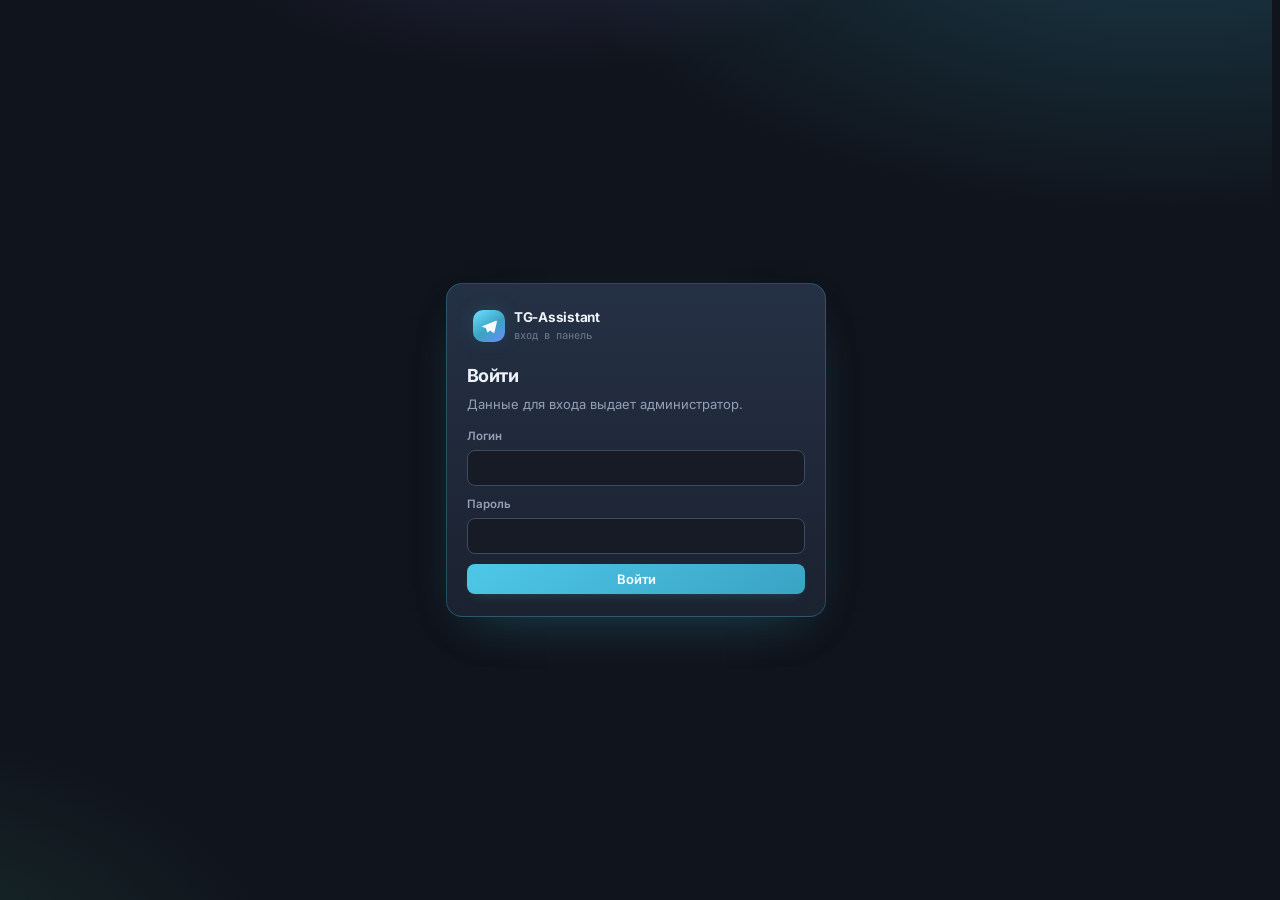
==== commit 03c692c2: "Release 1.4.5: tenant cabinet, Telegram settings, and server load monitoring. Admin sees CPU/RAM/dis" ====
--- a/frontend/login.html
+++ b/frontend/login.html
@@ -6,7 +6,7 @@
   <title>Вход — TG-Assistant</title>
   <link rel="preconnect" href="https://fonts.googleapis.com">
   <link href="https://fonts.googleapis.com/css2?family=Inter:wght@400;500;600;700;800&family=JetBrains+Mono:wght@400;500;600&display=swap" rel="stylesheet">
-  <link rel="stylesheet" href="css/styles.css">
+  <link rel="stylesheet" href="css/styles.css?v=1.4.1">
 </head>
 <body class="login-page">
   <div class="login-card">
@@ -20,7 +20,7 @@
       </div>
     </div>
     <h1>Войти</h1>
-    <p class="login-lead">Администратор выдаёт логин арендатору. Свои Telegram-аккаунты добавляются уже внутри панели.</p>
+    <p class="login-lead">Данные для входа выдает администратор.</p>
     <div class="error-text" id="loginError"></div>
     <form id="loginForm">
       <div class="field">
@@ -34,7 +34,8 @@
       <button class="btn btn-primary" type="submit" id="loginBtn" style="width:100%">Войти</button>
     </form>
   </div>
-  <script src="js/api.js"></script>
+  <div class="toast-wrap" id="toastWrap"></div>
+  <script src="js/api.js?v=1.4.1"></script>
   <script>
     const API_BASE = (location.port === '5500' || location.port === '5501')
       ? 'http://localhost:8000'
@@ -42,10 +43,26 @@
     const api = new ApiClient(API_BASE);
     const err = document.getElementById('loginError');
     const btn = document.getElementById('loginBtn');
+
+    function toast(text) {
+      const wrap = document.getElementById('toastWrap');
+      if (!wrap) return;
+      const el = document.createElement('div');
+      el.className = 'toast err';
+      el.innerHTML = '<span class="tdot"></span>' + text;
+      wrap.appendChild(el);
+      setTimeout(() => {
+        el.style.opacity = '0';
+        el.style.transition = 'opacity .25s';
+        setTimeout(() => el.remove(), 250);
+      }, 4200);
+    }
+
     api.me().then(() => { location.href = '/'; }).catch(() => {});
     document.getElementById('loginForm').addEventListener('submit', async (e) => {
       e.preventDefault();
-      err.classList.remove('show');
+      err.classList.remove('show', 'warn');
+      err.textContent = '';
       btn.disabled = true;
       try {
         await api.login(
@@ -54,8 +71,11 @@
         );
         location.href = '/';
       } catch (ex) {
-        err.textContent = ex.message;
+        const msg = ex.message || 'Не удалось войти';
+        err.textContent = msg;
         err.classList.add('show');
+        if (/приостановлен/i.test(msg)) err.classList.add('warn');
+        toast(msg);
       } finally {
         btn.disabled = false;
       }
--- a/frontend/css/styles.css
+++ b/frontend/css/styles.css
@@ -1,25 +1,27 @@
 :root{
-  --bg: #14161c;
-  --bg-soft: #191c24;
-  --panel: #1e222b;
-  --panel-2: #262b36;
-  --line: #2e34408c;
-  --line-solid: #323846;
-  --text: #e7e9ee;
-  --muted: #8b929f;
-  --muted-2: #6a7180;
-  --blue: #5aaec6;
-  --blue-2: #458fa6;
-  --blue-glow: #5aaec628;
-  --green: #5aad78;
-  --green-glow: #5aad7828;
-  --amber: #c9a45a;
-  --amber-glow: #c9a45a28;
-  --red: #d07070;
-  --red-glow: #d0707024;
-  --radius: 10px;
+  --bg: #10141c;
+  --bg-soft: #161b26;
+  --panel: #1b2230;
+  --panel-2: #242c3d;
+  --line: #3a46608c;
+  --line-solid: #3d4a62;
+  --text: #eef2f8;
+  --muted: #93a0b5;
+  --muted-2: #6e7b91;
+  --blue: #4ec8e8;
+  --blue-2: #3aa3c4;
+  --blue-glow: #4ec8e84d;
+  --green: #5fd49a;
+  --green-glow: #5fd49a38;
+  --amber: #e0b45c;
+  --amber-glow: #e0b45c38;
+  --red: #e07a7a;
+  --red-glow: #e07a7a30;
+  --violet: #8b7cf0;
+  --violet-glow: #8b7cf028;
+  --radius: 12px;
   --radius-sm: 8px;
-  --shadow: 0 10px 28px -16px #0008;
+  --shadow: 0 14px 36px -18px #041018aa;
   --font-ui: "Inter", system-ui, sans-serif;
   --font-mono: "JetBrains Mono", ui-monospace, monospace;
 }
@@ -28,8 +30,9 @@
 html,body{height:100%;}
 body{
   background:
-    radial-gradient(900px 480px at 92% -8%, #2a4a5533, transparent 58%),
-    radial-gradient(700px 420px at -8% 108%, #2a3d3330, transparent 55%),
+    radial-gradient(1100px 560px at 92% -12%, #3ec8e838, transparent 58%),
+    radial-gradient(820px 520px at -12% 112%, #4ad39a26, transparent 55%),
+    radial-gradient(640px 280px at 42% -8%, #8b7cf024, transparent 52%),
     var(--bg);
   color:var(--text);
   font-family:var(--font-ui);
@@ -38,7 +41,8 @@
   display:flex;
   -webkit-font-smoothing:antialiased;
 }
-::selection{background:#5aaec640;color:var(--text);}
+::selection{background:#4ec8e855;}
+html{scrollbar-gutter:stable;}
 a{color:inherit;}
 :focus-visible{outline:2px solid var(--blue);outline-offset:2px;}
 ::-webkit-scrollbar{width:8px;height:8px;}
@@ -54,10 +58,10 @@
 }
 .brand{display:flex;align-items:center;gap:9px;padding:2px 6px 4px;}
 .brand-mark{
-  width:30px;height:30px;border-radius:9px;
-  background:linear-gradient(145deg, var(--blue), var(--blue-2));
+  width:32px;height:32px;border-radius:10px;
+  background:linear-gradient(145deg, #6ee0ff, var(--blue-2) 55%, #6d8cff);
   display:flex;align-items:center;justify-content:center;
-  box-shadow:0 4px 12px -6px var(--blue-glow);flex-shrink:0;
+  box-shadow:0 0 22px -4px var(--blue-glow), 0 6px 14px -8px #0008;flex-shrink:0;
 }
 .brand-mark svg{width:16px;height:16px;}
 .brand-name{font-weight:700;font-size:13.5px;letter-spacing:-.02em;}
@@ -65,13 +69,16 @@
 
 .nav{display:flex;flex-direction:column;gap:2px;flex:1;}
 .nav-item{
-  display:flex;align-items:center;gap:8px;padding:7px 9px;border-radius:8px;
-  font-size:13px;font-weight:500;color:var(--muted);cursor:pointer;
-  transition:background .12s, color .12s;
-}
-.nav-item svg{width:15px;height:15px;opacity:.8;flex-shrink:0;}
-.nav-item.active{background:var(--panel-2);color:var(--text);}
-.nav-item:not(.active):hover{background:#232833;color:var(--text);}
+  display:flex;align-items:center;gap:8px;padding:8px 10px;border-radius:9px;
+  font-size:13px;font-weight:550;color:var(--muted);cursor:pointer;
+  transition:background .14s, color .14s, box-shadow .14s, transform .12s;
+}
+.nav-item svg{width:15px;height:15px;opacity:.85;flex-shrink:0;}
+.nav-item.active{
+  background:linear-gradient(90deg, #4ec8e826, var(--panel-2));
+  color:var(--text);box-shadow:inset 3px 0 0 var(--blue);
+}
+.nav-item:not(.active):hover{background:#243044;color:var(--text);}
 .nav-item.disabled{opacity:.4;cursor:not-allowed;}
 
 .sidebar-footer{
@@ -90,7 +97,7 @@
 }
 
 /* ---------- Main ---------- */
-.main{flex:1;min-width:0;padding:16px 22px 36px;overflow:auto;}
+.main{flex:1;min-width:0;padding:16px 22px 36px;overflow:auto;overflow-anchor:none;}
 .topbar{
   display:flex;align-items:center;justify-content:space-between;
   gap:14px;margin-bottom:14px;flex-wrap:wrap;
@@ -146,9 +153,12 @@
 /* ---------- Stats ---------- */
 .stats{display:grid;grid-template-columns:repeat(4,minmax(0,1fr));gap:8px;margin-bottom:14px;}
 .stat{
-  background:var(--panel);border:1px solid var(--line);border-radius:var(--radius);
-  padding:10px 12px;display:flex;flex-direction:column;gap:2px;
-}
+  background:linear-gradient(180deg, #243044, var(--panel));
+  border:1px solid var(--line);border-radius:var(--radius);
+  padding:11px 13px;display:flex;flex-direction:column;gap:2px;
+  transition:transform .12s, border-color .12s, box-shadow .12s;
+}
+.stat:hover{border-color:#5aaec655;box-shadow:0 10px 24px -16px var(--blue-glow);}
 .stat-label{font-size:10.5px;color:var(--muted-2);text-transform:uppercase;letter-spacing:.05em;font-weight:600;}
 .stat-value{font-size:20px;font-weight:750;font-family:var(--font-mono);letter-spacing:-.03em;line-height:1.2;}
 .stat-value.green{color:var(--green);}
@@ -157,11 +167,12 @@
 /* ---------- Account grid ---------- */
 .grid{display:grid;grid-template-columns:repeat(auto-fill,minmax(268px,1fr));gap:10px;}
 .card{
-  background:var(--panel);border:1px solid var(--line);border-radius:var(--radius);
+  background:linear-gradient(180deg, #243044cc, var(--panel));
+  border:1px solid var(--line);border-radius:var(--radius);
   padding:12px;display:flex;flex-direction:column;gap:9px;
-  transition:border-color .12s;
-}
-.card:hover{border-color:#445062;}
+  transition:border-color .12s, transform .12s, box-shadow .12s;
+}
+.card:hover{border-color:#5ecfe066;box-shadow:var(--shadow);}
 .card-top{display:flex;align-items:center;gap:9px;}
 .avatar{
   width:34px;height:34px;border-radius:9px;flex-shrink:0;
@@ -259,6 +270,9 @@
 input.text-input:focus,select.text-input:focus,textarea.text-input:focus{
   border-color:var(--blue);box-shadow:0 0 0 3px var(--blue-glow);
 }
+select.text-input:disabled,input.text-input:disabled{
+  opacity:.45;cursor:not-allowed;background:#151a24;
+}
 input.text-input::placeholder,textarea.text-input::placeholder{color:var(--muted-2);font-family:var(--font-ui);}
 
 .code-row{display:flex;gap:6px;justify-content:space-between;}
@@ -279,6 +293,9 @@
   border:1px solid #d0707033;padding:8px 10px;border-radius:8px;margin-bottom:10px;line-height:1.35;
 }
 .error-text.show{display:block;}
+.error-text.warn{
+  color:var(--amber);background:var(--amber-glow);border-color:#e0b45c44;
+}
 .success-wrap{display:flex;flex-direction:column;align-items:center;text-align:center;padding:8px 0 2px;}
 .success-icon{
   width:48px;height:48px;border-radius:12px;margin-bottom:12px;background:var(--green-glow);
@@ -327,96 +344,146 @@
 .console-line .c-msg{color:#d6dbe4;white-space:pre-wrap;word-break:break-word;}
 
 /* ---------- Settings ---------- */
-#tabSettings .title-block p{max-width:480px;}
+.settings-page{max-width:1080px;}
+#tabSettings .title-block p{max-width:520px;}
 .settings-tabs{
-  display:flex;gap:3px;margin-bottom:14px;padding:3px;
-  background:var(--panel);border:1px solid var(--line);border-radius:9px;width:fit-content;max-width:100%;flex-wrap:wrap;
+  display:flex;gap:4px;margin-bottom:16px;padding:4px;
+  background:var(--panel);border:1px solid var(--line);border-radius:12px;
+  width:100%;
 }
 .settings-tab{
   border:none;background:transparent;color:var(--muted);cursor:pointer;
-  font:500 12.5px var(--font-ui);padding:6px 11px;border-radius:7px;
-}
-.settings-tab:hover{color:var(--text);}
-.settings-tab.active{background:var(--panel-2);color:var(--text);}
+  font:600 13px var(--font-ui);padding:8px 12px;border-radius:8px;flex:1;
+  min-width:0;white-space:nowrap;transition:background .12s, color .12s;
+}
+.settings-tab:hover{color:var(--text);background:#232833;}
+.settings-tab.active{background:linear-gradient(180deg, #31485a, var(--panel-2));color:var(--text);box-shadow:0 0 0 1px #4ec8e833, inset 0 1px 0 #ffffff14;}
 .settings-panel{display:none;}
 .settings-panel.active{display:block;}
+.settings-split{
+  display:grid;grid-template-columns:minmax(0,1.35fr) minmax(280px,.85fr);
+  gap:12px;align-items:start;
+}
+.settings-split-equal{grid-template-columns:1fr 1fr;}
+.settings-card-narrow{max-width:480px;}
+.settings-card-monitor{max-width:560px;}
 .settings-card{
-  background:var(--panel);border:1px solid var(--line);border-radius:var(--radius);
-  padding:14px 16px;margin-bottom:10px;
-}
-.settings-card h3{font-size:13.5px;font-weight:650;margin-bottom:4px;letter-spacing:-.01em;}
-.settings-card .desc{font-size:12.5px;color:var(--muted);line-height:1.45;margin-bottom:10px;}
-.settings-grid{display:grid;grid-template-columns:1fr 1fr;gap:8px 10px;margin-bottom:10px;}
+  background:var(--panel);border:1px solid var(--line);border-radius:12px;
+  padding:16px 16px 14px;margin-bottom:0;
+}
+.settings-card-fill{min-height:280px;}
+.card-head{
+  display:flex;align-items:flex-start;justify-content:space-between;gap:12px;
+  margin-bottom:12px;
+}
+.card-head h3,.settings-card h3{font-size:14px;font-weight:650;margin-bottom:4px;letter-spacing:-.01em;}
+.card-head .desc,.settings-card .desc{font-size:12.5px;color:var(--muted);line-height:1.45;margin-bottom:0;}
+.settings-card > .desc{margin-bottom:12px;}
+.settings-card .desc b{color:var(--text);font-weight:600;}
+.count-chip{
+  flex-shrink:0;min-width:28px;height:28px;padding:0 8px;border-radius:8px;
+  display:inline-flex;align-items:center;justify-content:center;
+  background:var(--bg-soft);border:1px solid var(--line-solid);
+  font-family:var(--font-mono);font-size:12px;font-weight:600;color:var(--muted);
+}
+.active-model{
+  display:flex;align-items:center;justify-content:space-between;gap:12px;flex-wrap:wrap;
+  padding:12px 14px;margin-bottom:12px;border-radius:10px;
+  background:linear-gradient(180deg, #243038, var(--bg-soft));
+  border:1px solid #5aaec640;
+}
+.active-model-label{
+  display:block;font-size:10.5px;font-weight:700;letter-spacing:.06em;
+  text-transform:uppercase;color:var(--muted-2);margin-bottom:3px;
+}
+.active-model strong{
+  display:block;font-size:13.5px;font-weight:650;letter-spacing:-.02em;
+  word-break:break-all;
+}
+.settings-grid{display:grid;grid-template-columns:1fr 1fr;gap:8px 10px;margin-bottom:12px;}
 .settings-grid .field{margin-bottom:0;}
 .settings-grid .wide,.wide{grid-column:1 / -1;}
 .upload-zone,.upload-area{
-  border:1px dashed var(--line-solid);border-radius:10px;padding:18px 14px;text-align:center;
+  border:1px dashed var(--line-solid);border-radius:12px;padding:22px 14px;text-align:center;
   cursor:pointer;background:var(--bg-soft);color:var(--muted);
+  transition:border-color .12s, background .12s, color .12s;
 }
 .upload-zone:hover,.upload-zone.dragover,.upload-area:hover,.upload-area.dragover{
   border-color:var(--blue);color:var(--text);background:#1a2430;
 }
-.upload-zone b,.upload-area b{display:block;color:var(--text);font-weight:600;margin-bottom:3px;}
+.upload-zone b,.upload-area b{display:block;color:var(--text);font-weight:600;margin-bottom:4px;}
 .upload-zone span,.upload-area .upload-sub{display:block;font-size:12px;color:var(--muted);}
 .upload-zone input,.upload-area input{display:none;}
-.upload-bar,.upload-progress{height:3px;background:#2a3140;border-radius:3px;margin-top:10px;overflow:hidden;display:none;}
+.upload-bar,.upload-progress{height:3px;background:#2a3140;border-radius:3px;margin-top:12px;overflow:hidden;display:none;}
 .upload-bar span,.progress-fill{display:block;height:100%;width:0;background:var(--blue);}
-.upload-status{margin-top:8px;font-size:12px;color:var(--muted);}
+.upload-status{margin-top:10px;font-size:12px;color:var(--muted);}
 .upload-status.success{color:var(--green);}
 .upload-status.error{color:var(--red);}
 .upload-status.loading{color:var(--blue);}
 .model-list{display:flex;flex-direction:column;gap:6px;}
 .model-item{
   display:flex;align-items:center;justify-content:space-between;gap:10px;flex-wrap:wrap;
-  padding:9px 11px;border-radius:8px;background:var(--bg-soft);border:1px solid var(--line);
-}
-.model-info{display:flex;flex-direction:column;gap:2px;min-width:0;}
-.model-name{font-size:13px;font-weight:600;}
+  padding:10px 12px;border-radius:10px;background:var(--bg-soft);border:1px solid var(--line);
+}
+.model-item.is-active{border-color:#5aaec655;background:#5aaec614;}
+.model-info{display:flex;flex-direction:column;gap:2px;min-width:0;flex:1;}
+.model-name{font-size:13px;font-weight:600;word-break:break-word;}
 .model-size{font-size:11.5px;color:var(--muted);}
-.model-actions{display:flex;gap:6px;}
+.model-actions{display:flex;gap:6px;flex-wrap:wrap;align-items:center;}
 .status-pill{font-size:11px;font-weight:600;padding:2px 8px;border-radius:999px;background:#5aaec61f;color:#9ad4e4;}
 .row-actions{display:flex;gap:8px;align-items:center;flex-wrap:wrap;}
 .row-actions select.text-input{flex:1;min-width:160px;}
 .muted{font-size:12.5px;color:var(--muted);}
-.steps{display:grid;gap:8px;margin:0 0 12px;}
-.step{
-  display:grid;grid-template-columns:24px 1fr;gap:10px;align-items:start;
-  font-size:13px;color:var(--text);line-height:1.4;
-}
-.step i{
-  width:24px;height:24px;border-radius:7px;background:var(--panel-2);color:var(--muted);
-  display:flex;align-items:center;justify-content:center;font-style:normal;font-size:11px;font-weight:700;
-}
-.step span{color:var(--muted);font-size:12px;}
-.kv{display:flex;justify-content:space-between;gap:14px;padding:8px 0;border-bottom:1px solid var(--line);font-size:13px;}
-.kv:last-child{border-bottom:none;}
+.howto{
+  margin-top:14px;padding-top:12px;border-top:1px solid var(--line);
+  font-size:12.5px;color:var(--muted);line-height:1.45;
+}
+.howto summary{cursor:pointer;color:var(--text);font-weight:600;list-style:none;}
+.howto summary::-webkit-details-marker{display:none;}
+.howto summary::after{content:"▸";float:right;color:var(--muted-2);}
+.howto[open] summary::after{content:"▾";}
+.howto ol{margin:8px 0 0 18px;display:grid;gap:6px;}
+.kv-grid .kv,.kv{display:flex;justify-content:space-between;gap:14px;padding:9px 0;border-bottom:1px solid var(--line);font-size:13px;}
+.kv-grid .kv:last-child,.kv:last-child{border-bottom:none;}
+.mem-block{margin-top:14px;padding-top:12px;border-top:1px solid var(--line);}
+.mem-title{font-size:11px;font-weight:700;letter-spacing:.05em;text-transform:uppercase;color:var(--muted-2);margin-bottom:8px;}
+.mem-list{display:flex;flex-direction:column;gap:8px;}
+.mem-row{
+  display:flex;flex-direction:column;gap:8px;
+  padding:10px 12px;border-radius:9px;background:var(--bg-soft);border:1px solid var(--line);
+}
+.mem-row.is-on{border-color:#5fd49a44;}
+.mem-row.is-off{border-color:#e07a7a33;}
+.mem-row-head{display:flex;align-items:center;justify-content:space-between;gap:10px;}
+.mem-name{display:block;font-size:12.5px;font-weight:650;}
+.mem-model{display:block;font-size:11.5px;color:var(--muted);margin-top:2px;word-break:break-all;}
+.mem-status{font-size:11px;font-weight:600;color:var(--muted);white-space:nowrap;}
+.mem-row.is-on .mem-status{color:var(--green);}
+.mem-row.is-off .mem-status{color:var(--red);}
+.load-meters{display:grid;gap:7px;}
+.load-meter{display:grid;grid-template-columns:42px 1fr auto;gap:8px;align-items:center;font-size:11.5px;}
+.load-label{color:var(--muted);font-weight:650;}
+.load-bar{height:6px;border-radius:99px;background:var(--bg);overflow:hidden;border:1px solid var(--line);}
+.load-bar > i{display:block;height:100%;border-radius:99px;background:var(--green);width:0;transition:width .35s ease;}
+.load-meter.is-warn .load-bar > i{background:#e0b15a;}
+.load-meter.is-hot .load-bar > i{background:var(--red);}
+.load-val{font-size:11px;color:var(--muted);white-space:nowrap;}
+.load-na{font-size:11.5px;color:var(--muted);}
 .kv b{font-weight:500;color:var(--muted);}
-.hint-line{font-size:12px;color:var(--muted-2);margin-top:6px;}
-.bench-list{display:flex;flex-direction:column;gap:12px;}
-.bench-group{display:flex;flex-direction:column;gap:5px;}
-.bench-head{display:flex;align-items:baseline;gap:8px;padding:0 2px 2px;}
-.bench-tag{font-size:10.5px;font-weight:700;letter-spacing:.04em;text-transform:uppercase;padding:2px 7px;border-radius:5px;}
-.bench-tag-cpu{background:var(--green-glow);color:var(--green);}
-.bench-tag-gpu{background:var(--blue-glow);color:#9ad4e4;}
-.bench-tag-hybrid{background:var(--amber-glow);color:var(--amber);}
-.bench-hint{font-size:11.5px;color:var(--muted);}
-.bench-row{
-  display:flex;align-items:flex-start;justify-content:space-between;gap:10px;flex-wrap:wrap;
-  padding:8px 10px;border-radius:8px;background:var(--bg-soft);border:1px solid var(--line);
-}
-.bench-main{min-width:0;flex:1;}
-.bench-title{display:flex;align-items:center;gap:7px;flex-wrap:wrap;}
-.bench-meta{font-size:11.5px;color:var(--muted);margin-top:2px;}
-.bench-desc{font-size:12px;color:var(--muted-2);margin-top:3px;line-height:1.4;}
-.hf-link{
-  display:inline-flex;align-items:center;justify-content:center;
-  min-width:32px;padding:5px 8px;border-radius:7px;font-size:11.5px;font-weight:700;
-  color:var(--blue);border:1px solid #5aaec63d;text-decoration:none;letter-spacing:.02em;
-}
-.hf-link:hover{background:var(--blue-glow);color:#c5e8f2;}
-.empty-hint{font-size:12.5px;color:var(--muted);padding:6px 0;}
+.opt-hint{font-weight:500;color:var(--muted-2);font-size:11px;}
+.howto code{
+  font-family:var(--font-mono);font-size:11.5px;background:var(--bg-soft);
+  padding:1px 5px;border-radius:4px;color:#9ad4e4;
+}
+.empty-hint{font-size:12.5px;color:var(--muted);padding:18px 4px;text-align:center;}
+.empty-hint[hidden]{display:none;}
 
 body:not(.role-admin) .admin-only{display:none !important;}
+body:not(.role-tenant) .tenant-only{display:none !important;}
+.cab-ok{color:var(--green);font-weight:650;}
+.cab-bad{color:var(--red);font-weight:650;}
+.cabinet-split{grid-template-columns:1fr 1fr;}
+#cabPower{font-size:16px;font-family:var(--font-ui);}
 .quota-banner{
   background:var(--panel);border:1px solid var(--line);border-radius:9px;
   padding:9px 12px;margin-bottom:12px;font-size:12.5px;color:var(--muted);line-height:1.4;
@@ -424,22 +491,30 @@
 .quota-banner b{color:var(--text);font-weight:600;}
 .tenants-layout{display:grid;grid-template-columns:minmax(260px,1fr) minmax(260px,1fr);gap:10px;}
 .tenant-list{display:flex;flex-direction:column;gap:8px;}
-.tenant-card{background:var(--bg-soft);border:1px solid var(--line);border-radius:10px;padding:11px;}
+.tenant-card{
+  background:linear-gradient(180deg, #243044, var(--bg-soft));
+  border:1px solid var(--line);border-radius:12px;padding:12px;
+  transition:border-color .12s, transform .12s;
+}
+.tenant-card:hover{border-color:#5ecfe055;}
 .tenant-head{display:flex;justify-content:space-between;gap:8px;align-items:flex-start;}
 .tenant-meta{font-size:12px;color:var(--muted);margin:6px 0 8px;}
 
 .login-page{display:flex;align-items:center;justify-content:center;min-height:100vh;padding:20px;}
 .login-card{
-  width:100%;max-width:380px;background:var(--panel);border:1px solid var(--line-solid);
-  border-radius:14px;padding:22px 20px;box-shadow:var(--shadow);
+  width:100%;max-width:380px;background:linear-gradient(180deg, #243044, var(--panel));
+  border:1px solid #4ec8e840;border-radius:16px;padding:22px 20px;
+  box-shadow:0 20px 50px -24px #4ec8e855, var(--shadow);
 }
 .login-card h1{font-size:18px;margin-bottom:6px;letter-spacing:-.03em;}
 .login-lead{color:var(--muted);font-size:13px;line-height:1.45;margin-bottom:14px;}
-.login-card .error-text{display:none;margin-bottom:10px;}
+.login-card .error-text{margin-bottom:12px;}
+.login-card .error-text.show{display:block;}
 
 @media (max-width:900px){
   .stats{grid-template-columns:repeat(2,minmax(0,1fr));}
   .tenants-layout{grid-template-columns:1fr;}
+  .cabinet-split,.settings-split-equal{grid-template-columns:1fr;}
 }
 @media (max-width:760px){
   body{flex-direction:column;}
@@ -459,6 +534,9 @@
   .api-status{margin:0;}
   .main{padding:12px 12px 32px;}
   .settings-grid{grid-template-columns:1fr;}
+  .settings-split,.settings-split-equal{grid-template-columns:1fr;}
+  .settings-tabs{overflow-x:auto;}
+  .settings-tab{flex:1 0 auto;padding:8px 10px;font-size:12.5px;}
   .search{width:100%;}
   .topbar-actions{width:100%;}
 }
